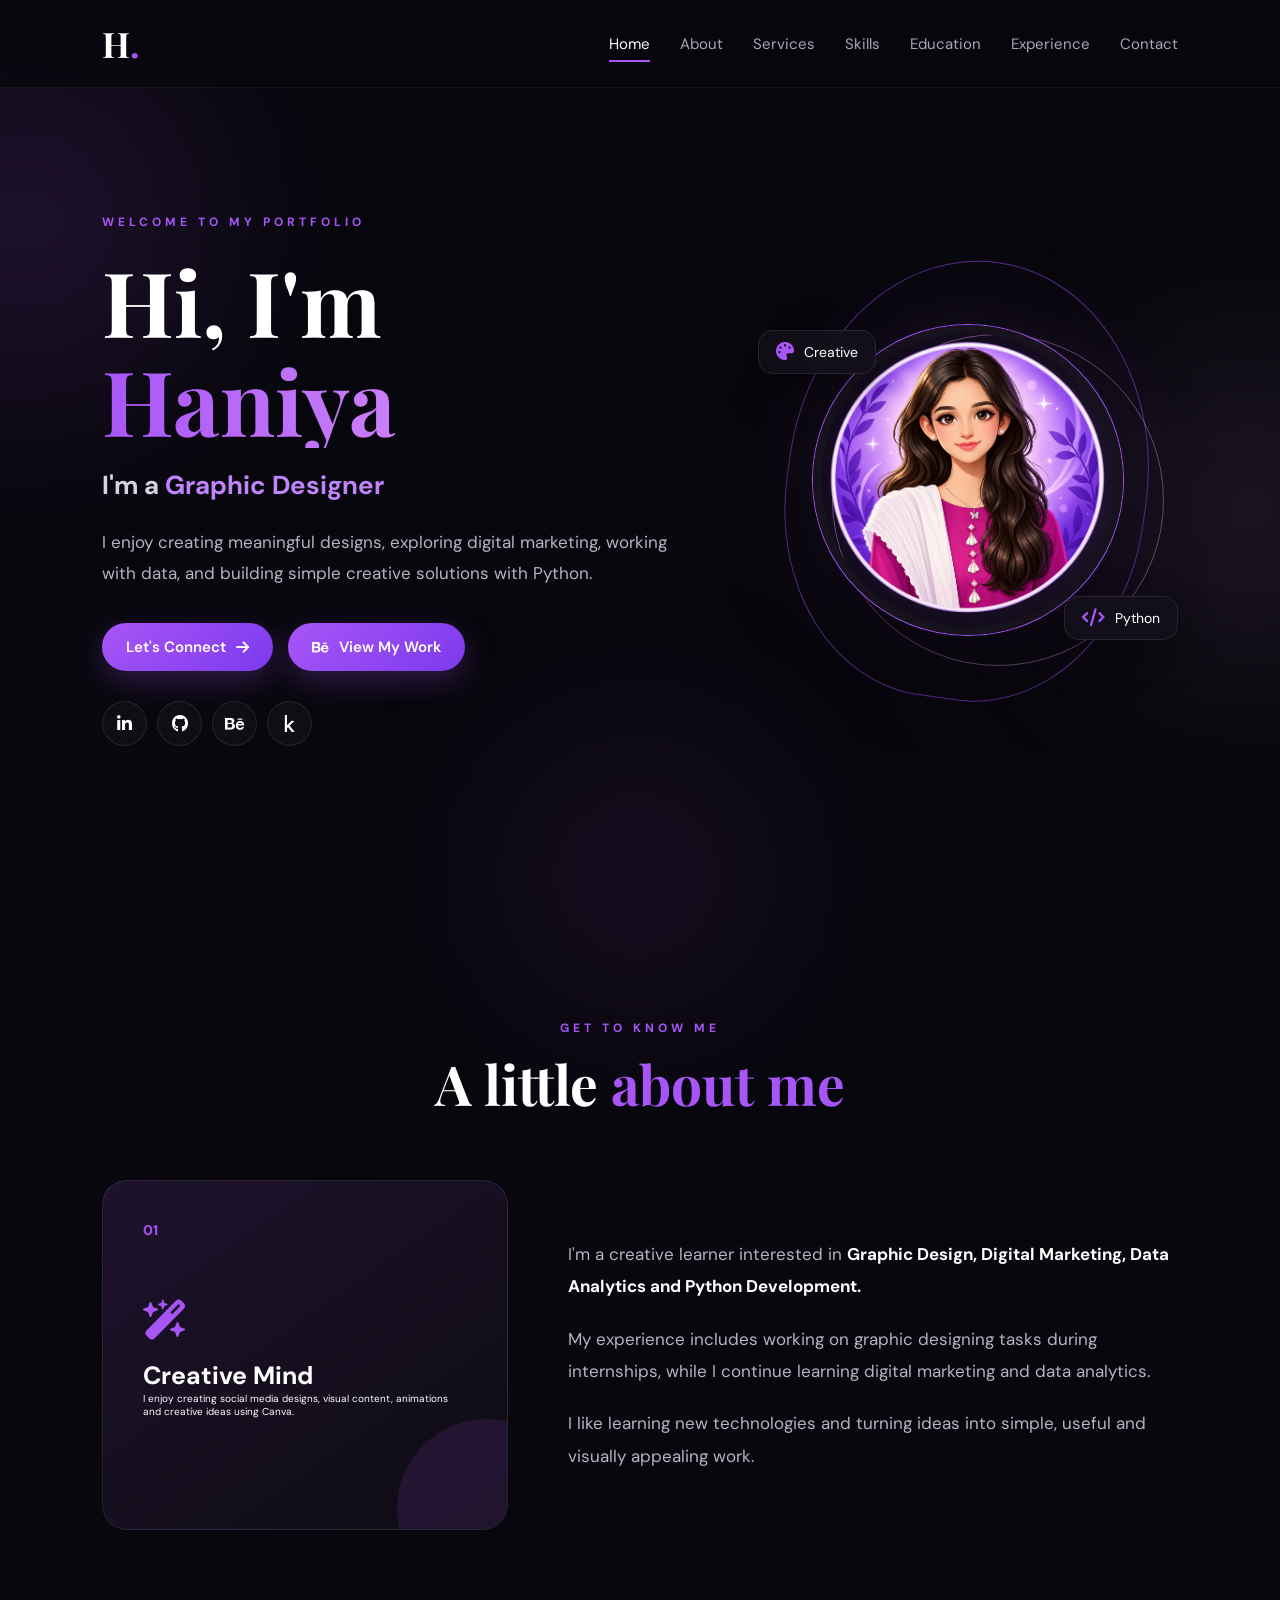
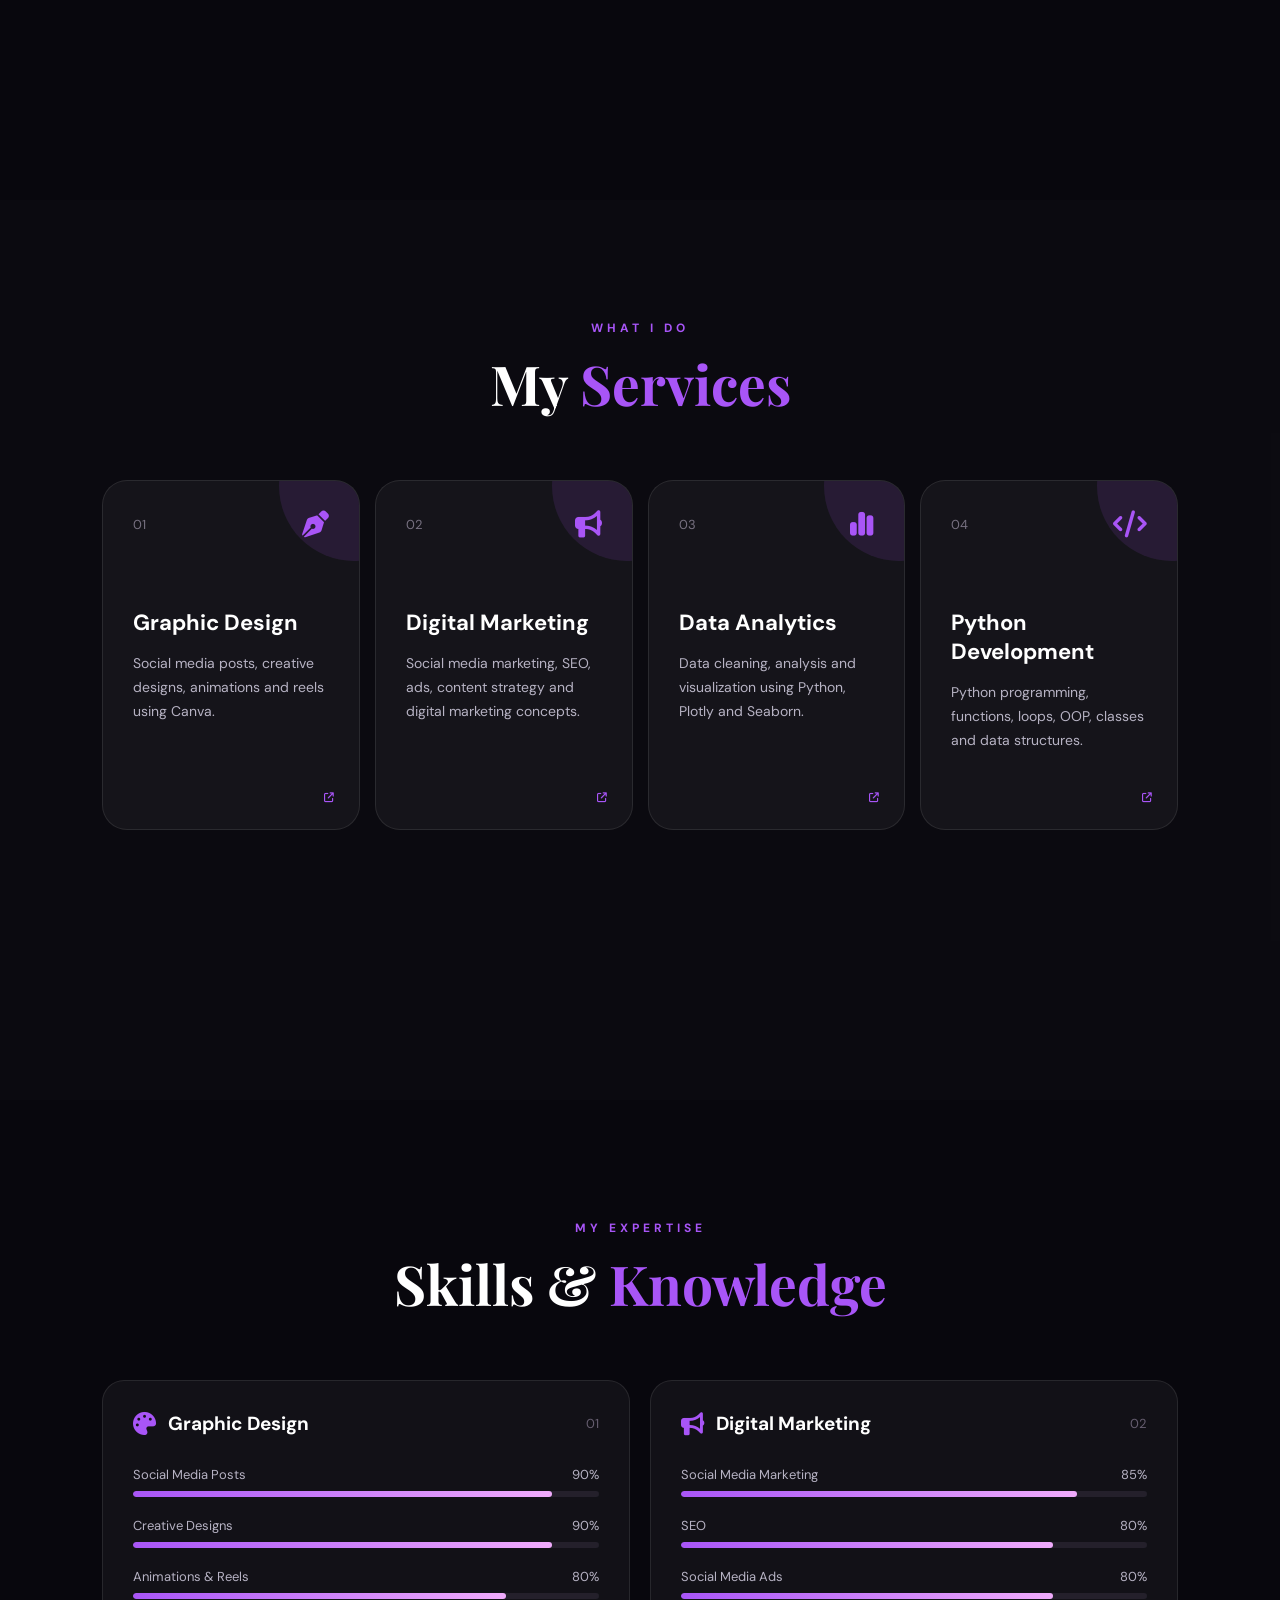
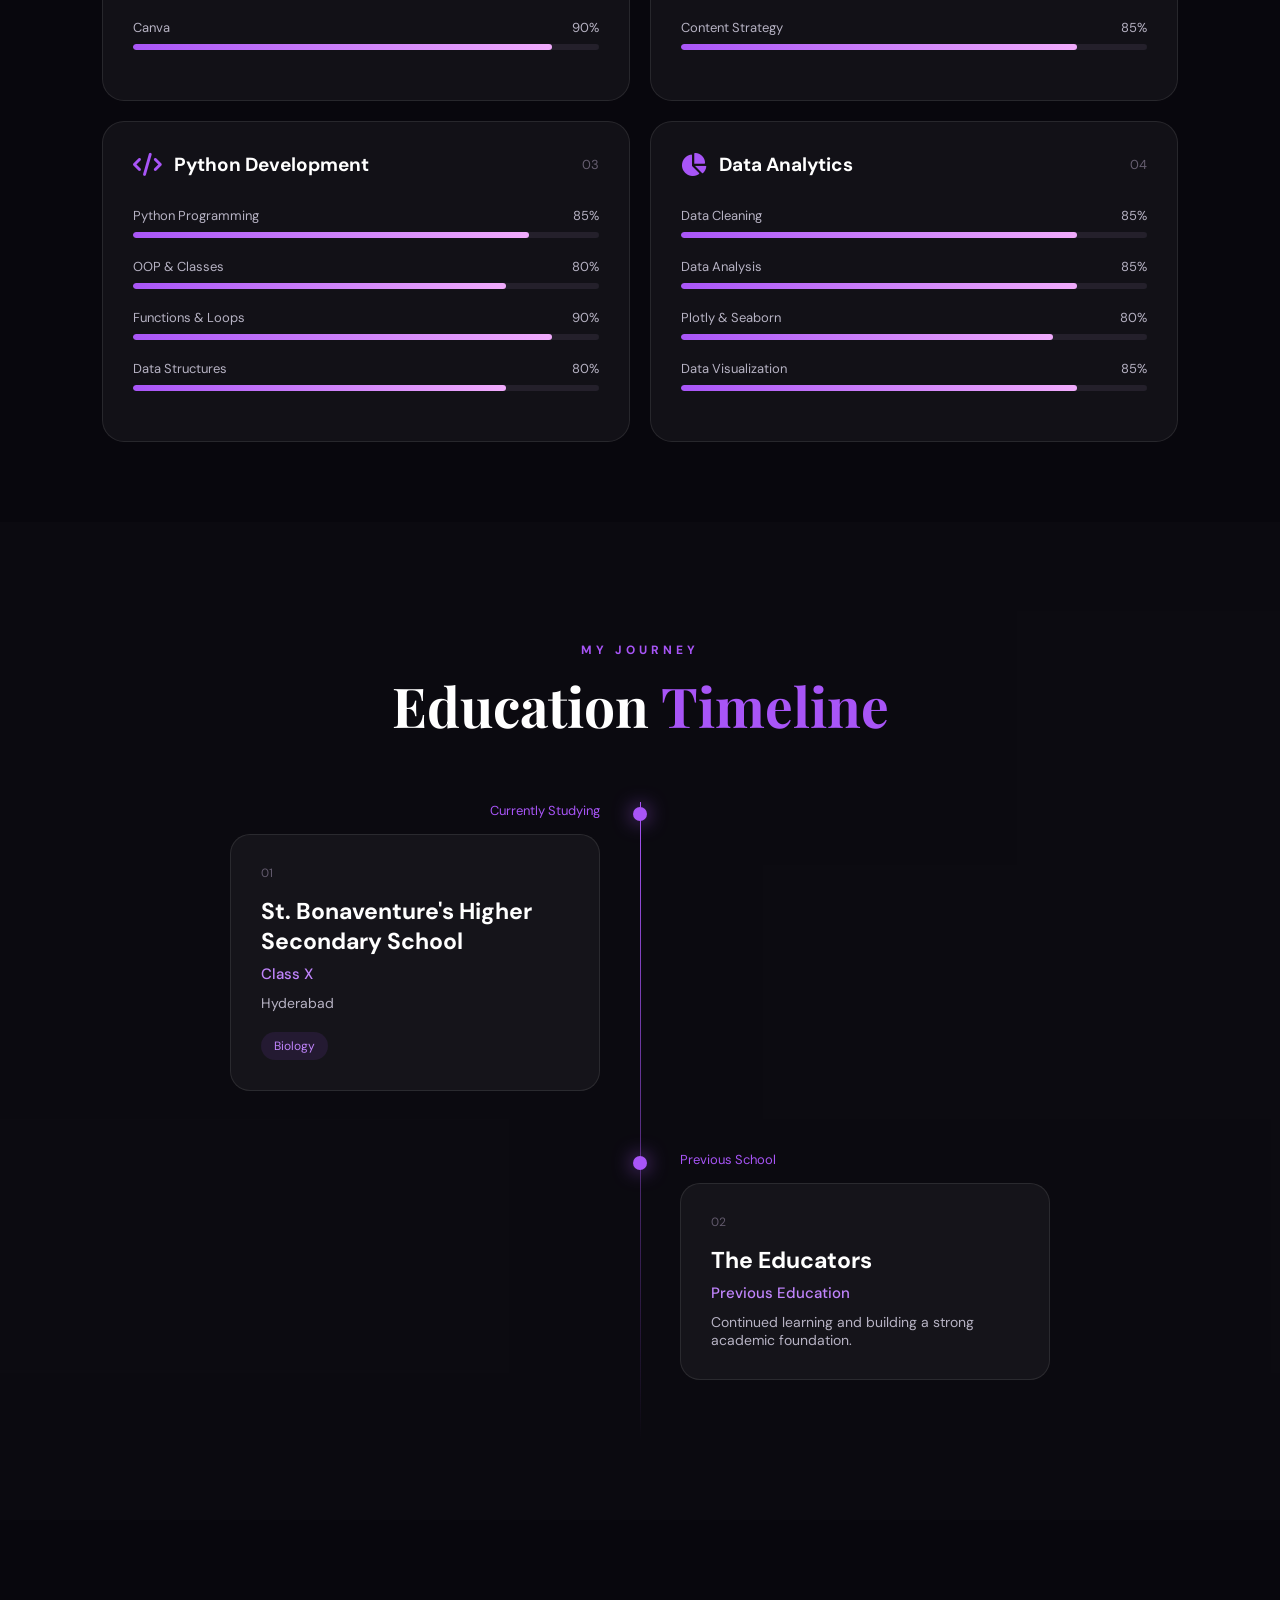
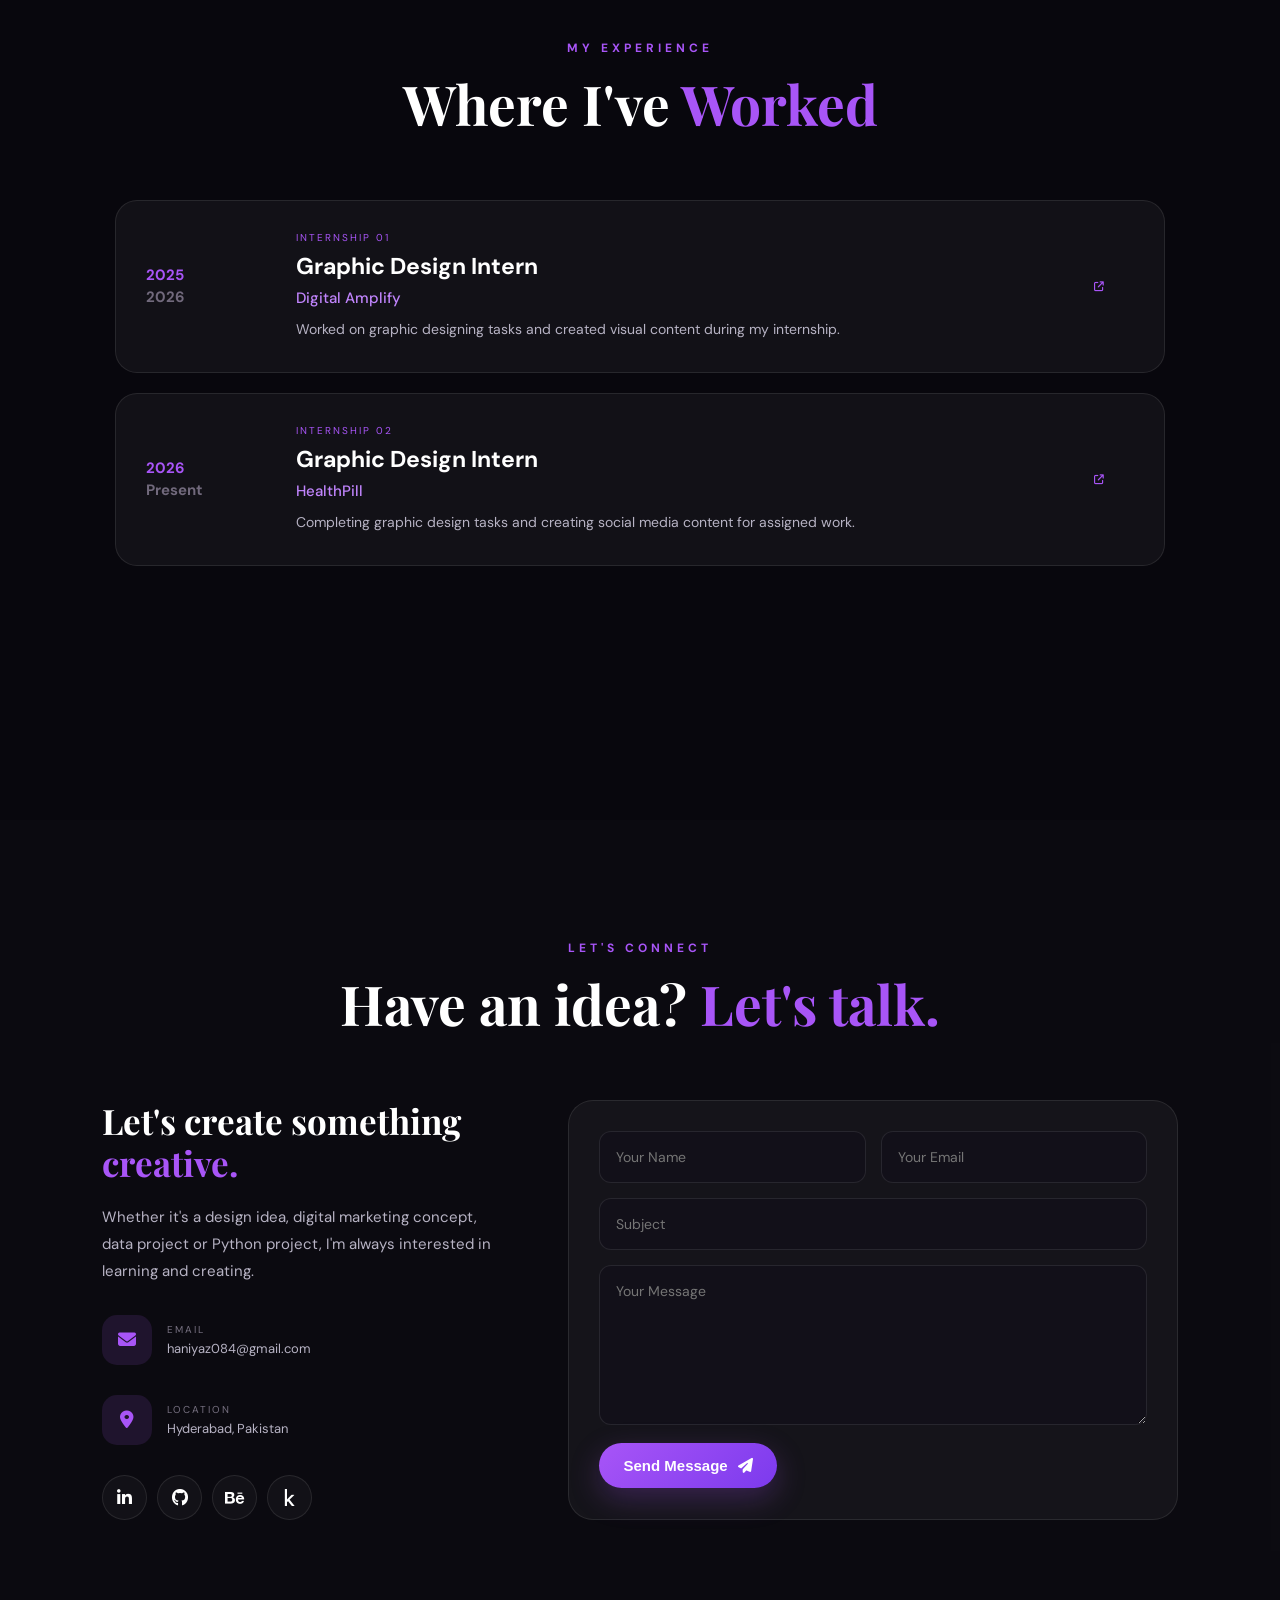
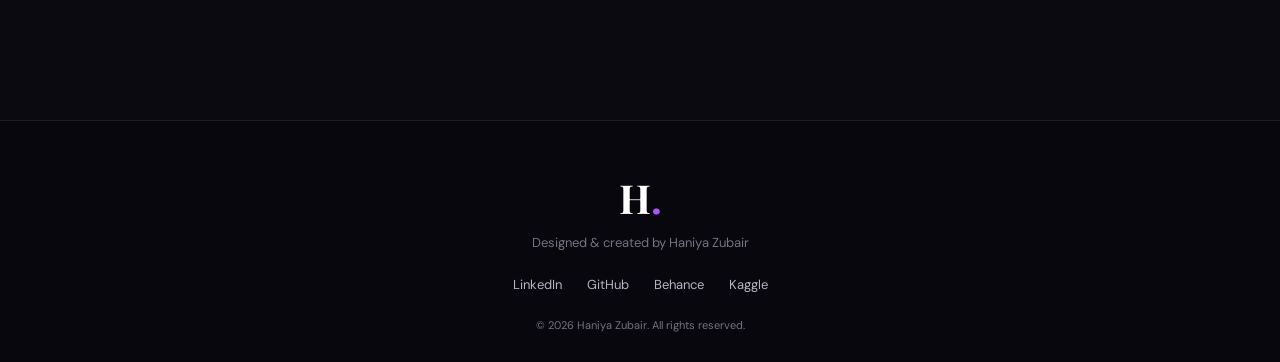
==== index.html @ 8b7d7340 "Add files via upload" ====
<!DOCTYPE html>
<html lang="en">
<head>
    <meta charset="UTF-8">
    <meta name="viewport" content="width=device-width, initial-scale=1.0">

    <title>Haniya Zubair | Creative Portfolio</title>

    <!-- Font Awesome -->
    <link rel="stylesheet"
          href="https://cdnjs.cloudflare.com/ajax/libs/font-awesome/6.5.2/css/all.min.css">

    <!-- Google Font -->
    <link rel="preconnect" href="https://fonts.googleapis.com">
    <link rel="preconnect" href="https://fonts.gstatic.com" crossorigin>

    <link href="https://fonts.googleapis.com/css2?family=DM+Sans:wght@400;500;600;700&family=Playfair+Display:wght@600;700&display=swap"
          rel="stylesheet">

    <!-- CSS -->
    <link rel="stylesheet" href="style.css">
</head>

<body>

<!-- Background shapes -->
<div class="background-shape shape-one"></div>
<div class="background-shape shape-two"></div>
<div class="background-shape shape-three"></div>


<!-- ================= HEADER ================= -->

<header>

    <a href="#home" class="logo">
        H<span>.</span>
    </a>

    <nav id="navbar">

        <a href="#home" class="active">Home</a>
        <a href="#about">About</a>
        <a href="#services">Services</a>
        <a href="#skills">Skills</a>
        <a href="#education">Education</a>
        <a href="#experience">Experience</a>
        <a href="#contact">Contact</a>

    </nav>

    <div class="menu-icon" id="menuIcon">
        <i class="fa-solid fa-bars"></i>
    </div>

</header>


<!-- ================= HOME ================= -->

<section class="home" id="home">

    <div class="home-content reveal">

        <p class="small-title">WELCOME TO MY PORTFOLIO</p>

        <h1>
            Hi, I'm
            <span>Haniya</span>
        </h1>

        <h2>
            I'm a
            <span id="typing"></span>
        </h2>

        <p class="home-description">
            I enjoy creating meaningful designs, exploring digital marketing,
            working with data, and building simple creative solutions with Python.
        </p>

        <div class="home-buttons">

            <a href="#contact" class="primary-btn">
                Let's Connect
                <i class="fa-solid fa-arrow-right"></i>
            </a>

            <a href="https://www.behance.net/haniyazubair14" class="primary-btn" target="_blank">
    <i class="fa-brands fa-behance"></i>
    View My Work
</a>

        </div>


        <div class="social-icons">

            <a href="https://www.linkedin.com/in/haniya-z-43b4b039/"
               target="_blank">
                <i class="fa-brands fa-linkedin-in"></i>
            </a>

            <a href="https://github.com/haniyaz15"
               target="_blank">
                <i class="fa-brands fa-github"></i>
            </a>

            <a href="https://www.behance.net/haniyazubair14"
               target="_blank">
                <i class="fa-brands fa-behance"></i>
            </a>

            <a href="https://www.kaggle.com/haniyazubair"
               target="_blank">
                <i class="fa-brands fa-kaggle"></i>
            </a>

        </div>

    </div>


    <div class="home-image reveal">

        <div class="image-frame">

            <div class="image-glow"></div>

            <img src="haniya.png" alt="Haniya Zubair">

            <div class="floating-card card-one">
                <i class="fa-solid fa-palette"></i>
                <span>Creative</span>
            </div>

            <div class="floating-card card-two">
                <i class="fa-solid fa-code"></i>
                <span>Python</span>
            </div>

        </div>

    </div>

</section>


<!-- ================= ABOUT ================= -->

<section class="about section" id="about">

    <div class="section-heading reveal">

        <p>GET TO KNOW ME</p>

        <h2>
            A little <span>about me</span>
        </h2>

    </div>


    <div class="about-container">

        <div class="about-card reveal">

            <div class="about-number">01</div>

            <i class="fa-solid fa-wand-magic-sparkles"></i>

            <h3>Creative Mind</h3>

            <p>
                I enjoy creating social media designs, visual content,
                animations and creative ideas using Canva.
            </p>

        </div>


        <div class="about-text reveal">

            <p>
                I'm a creative learner interested in
                <strong>Graphic Design, Digital Marketing,
                Data Analytics and Python Development.</strong>
            </p>

            <p>
                My experience includes working on graphic designing tasks
                during internships, while I continue learning digital
                marketing and data analytics.
            </p>

            <p>
                I like learning new technologies and turning ideas into
                simple, useful and visually appealing work.
            </p>

        </div>

    </div>

</section>


<!-- ================= SERVICES ================= -->

<section class="services section" id="services">

    <div class="section-heading reveal">

        <p>WHAT I DO</p>

        <h2>
            My <span>Services</span>
        </h2>

    </div>


    <div class="services-grid">


        <div class="service-card reveal">

            <div class="service-top">
                <span>01</span>

                <i class="fa-solid fa-pen-nib"></i>
            </div>

            <h3>Graphic Design</h3>

            <p>
                Social media posts, creative designs,
                animations and reels using Canva.
            </p>

            <div class="service-arrow">
                <i class="fa-solid fa-arrow-up-right-from-square"></i>
            </div>

        </div>


        <div class="service-card reveal">

            <div class="service-top">
                <span>02</span>

                <i class="fa-solid fa-bullhorn"></i>
            </div>

            <h3>Digital Marketing</h3>

            <p>
                Social media marketing, SEO, ads,
                content strategy and digital marketing concepts.
            </p>

            <div class="service-arrow">
                <i class="fa-solid fa-arrow-up-right-from-square"></i>
            </div>

        </div>


        <div class="service-card reveal">

            <div class="service-top">
                <span>03</span>

                <i class="fa-solid fa-chart-simple"></i>
            </div>

            <h3>Data Analytics</h3>

            <p>
                Data cleaning, analysis and visualization
                using Python, Plotly and Seaborn.
            </p>

            <div class="service-arrow">
                <i class="fa-solid fa-arrow-up-right-from-square"></i>
            </div>

        </div>


        <div class="service-card reveal">

            <div class="service-top">
                <span>04</span>

                <i class="fa-solid fa-code"></i>
            </div>

            <h3>Python Development</h3>

            <p>
                Python programming, functions, loops,
                OOP, classes and data structures.
            </p>

            <div class="service-arrow">
                <i class="fa-solid fa-arrow-up-right-from-square"></i>
            </div>

        </div>

    </div>

</section>


<!-- ================= SKILLS ================= -->

<section class="skills section" id="skills">

    <div class="section-heading reveal">

        <p>MY EXPERTISE</p>

        <h2>
            Skills & <span>Knowledge</span>
        </h2>

    </div>


    <div class="skills-container">


        <!-- Graphic Design -->

        <div class="skill-box reveal">

            <div class="skill-title">

                <div>
                    <i class="fa-solid fa-palette"></i>

                    <h3>Graphic Design</h3>
                </div>

                <span>01</span>

            </div>


            <div class="skill">
                <div class="skill-info">
                    <span>Social Media Posts</span>
                    <span>90%</span>
                </div>

                <div class="skill-line">
                    <div class="skill-progress" style="width:90%"></div>
                </div>
            </div>


            <div class="skill">
                <div class="skill-info">
                    <span>Creative Designs</span>
                    <span>90%</span>
                </div>

                <div class="skill-line">
                    <div class="skill-progress" style="width:90%"></div>
                </div>
            </div>


            <div class="skill">
                <div class="skill-info">
                    <span>Animations & Reels</span>
                    <span>80%</span>
                </div>

                <div class="skill-line">
                    <div class="skill-progress" style="width:80%"></div>
                </div>
            </div>


            <div class="skill">
                <div class="skill-info">
                    <span>Canva</span>
                    <span>90%</span>
                </div>

                <div class="skill-line">
                    <div class="skill-progress" style="width:90%"></div>
                </div>
            </div>

        </div>


        <!-- Digital Marketing -->

        <div class="skill-box reveal">

            <div class="skill-title">

                <div>
                    <i class="fa-solid fa-bullhorn"></i>

                    <h3>Digital Marketing</h3>
                </div>

                <span>02</span>

            </div>


            <div class="skill">
                <div class="skill-info">
                    <span>Social Media Marketing</span>
                    <span>85%</span>
                </div>

                <div class="skill-line">
                    <div class="skill-progress" style="width:85%"></div>
                </div>
            </div>


            <div class="skill">
                <div class="skill-info">
                    <span>SEO</span>
                    <span>80%</span>
                </div>

                <div class="skill-line">
                    <div class="skill-progress" style="width:80%"></div>
                </div>
            </div>


            <div class="skill">
                <div class="skill-info">
                    <span>Social Media Ads</span>
                    <span>80%</span>
                </div>

                <div class="skill-line">
                    <div class="skill-progress" style="width:80%"></div>
                </div>
            </div>


            <div class="skill">
                <div class="skill-info">
                    <span>Content Strategy</span>
                    <span>85%</span>
                </div>

                <div class="skill-line">
                    <div class="skill-progress" style="width:85%"></div>
                </div>
            </div>

        </div>


        <!-- Python -->

        <div class="skill-box reveal">

            <div class="skill-title">

                <div>
                    <i class="fa-solid fa-code"></i>

                    <h3>Python Development</h3>
                </div>

                <span>03</span>

            </div>


            <div class="skill">
                <div class="skill-info">
                    <span>Python Programming</span>
                    <span>85%</span>
                </div>

                <div class="skill-line">
                    <div class="skill-progress" style="width:85%"></div>
                </div>
            </div>


            <div class="skill">
                <div class="skill-info">
                    <span>OOP & Classes</span>
                    <span>80%</span>
                </div>

                <div class="skill-line">
                    <div class="skill-progress" style="width:80%"></div>
                </div>
            </div>


            <div class="skill">
                <div class="skill-info">
                    <span>Functions & Loops</span>
                    <span>90%</span>
                </div>

                <div class="skill-line">
                    <div class="skill-progress" style="width:90%"></div>
                </div>
            </div>


            <div class="skill">
                <div class="skill-info">
                    <span>Data Structures</span>
                    <span>80%</span>
                </div>

                <div class="skill-line">
                    <div class="skill-progress" style="width:80%"></div>
                </div>
            </div>

        </div>


        <!-- Data Analytics -->

        <div class="skill-box reveal">

            <div class="skill-title">

                <div>
                    <i class="fa-solid fa-chart-pie"></i>

                    <h3>Data Analytics</h3>
                </div>

                <span>04</span>

            </div>


            <div class="skill">
                <div class="skill-info">
                    <span>Data Cleaning</span>
                    <span>85%</span>
                </div>

                <div class="skill-line">
                    <div class="skill-progress" style="width:85%"></div>
                </div>
            </div>


            <div class="skill">
                <div class="skill-info">
                    <span>Data Analysis</span>
                    <span>85%</span>
                </div>

                <div class="skill-line">
                    <div class="skill-progress" style="width:85%"></div>
                </div>
            </div>


            <div class="skill">
                <div class="skill-info">
                    <span>Plotly & Seaborn</span>
                    <span>80%</span>
                </div>

                <div class="skill-line">
                    <div class="skill-progress" style="width:80%"></div>
                </div>
            </div>


            <div class="skill">
                <div class="skill-info">
                    <span>Data Visualization</span>
                    <span>85%</span>
                </div>

                <div class="skill-line">
                    <div class="skill-progress" style="width:85%"></div>
                </div>
            </div>

        </div>

    </div>

</section>


<!-- ================= EDUCATION ================= -->

<section class="education section" id="education">

    <div class="section-heading reveal">

        <p>MY JOURNEY</p>

        <h2>
            Education <span>Timeline</span>
        </h2>

    </div>


    <div class="timeline">


        <div class="timeline-item reveal">

            <div class="timeline-dot"></div>

            <div class="timeline-date">
                Currently Studying
            </div>

            <div class="timeline-card">

                <span>01</span>

                <h3>St. Bonaventure's Higher Secondary School</h3>

                <h4>Class X</h4>

                <p>
                    Hyderabad
                </p>

                <div class="tag">
                    Biology
                </div>

            </div>

        </div>


        <div class="timeline-item reveal">

            <div class="timeline-dot"></div>

            <div class="timeline-date">
                Previous School
            </div>

            <div class="timeline-card">

                <span>02</span>

                <h3>The Educators</h3>

                <h4>Previous Education</h4>

                <p>
                    Continued learning and building a strong academic foundation.
                </p>

            </div>

        </div>

    </div>

</section>


<!-- ================= EXPERIENCE ================= -->

<section class="experience section" id="experience">

    <div class="section-heading reveal">

        <p>MY EXPERIENCE</p>

        <h2>
            Where I've <span>Worked</span>
        </h2>

    </div>


    <div class="experience-container">


        <div class="experience-card reveal">

            <div class="experience-year">
                2025<br>
                <span>2026</span>
            </div>

            <div class="experience-content">

                <span class="experience-label">
                    Internship 01
                </span>

                <h3>Graphic Design Intern</h3>

                <h4>Digital Amplify</h4>

                <p>
                    Worked on graphic designing tasks and created
                    visual content during my internship.
                </p>

            </div>

            <i class="fa-solid fa-arrow-up-right-from-square experience-icon"></i>

        </div>


        <div class="experience-card reveal">

            <div class="experience-year">
                2026<br>
                <span>Present</span>
            </div>

            <div class="experience-content">

                <span class="experience-label">
                    Internship 02
                </span>

                <h3>Graphic Design Intern</h3>

                <h4>HealthPill</h4>

                <p>
                    Completing graphic design tasks and creating
                    social media content for assigned work.
                </p>

            </div>

            <i class="fa-solid fa-arrow-up-right-from-square experience-icon"></i>

        </div>

    </div>

</section>


<!-- ================= CONTACT ================= -->

<section class="contact section" id="contact">

    <div class="section-heading reveal">

        <p>LET'S CONNECT</p>

        <h2>
            Have an idea? <span>Let's talk.</span>
        </h2>

    </div>


    <div class="contact-container">


        <div class="contact-info reveal">

            <div class="contact-intro">

                <h3>
                    Let's create something
                    <span>creative.</span>
                </h3>

                <p>
                    Whether it's a design idea, digital marketing concept,
                    data project or Python project, I'm always interested
                    in learning and creating.
                </p>

            </div>


            <div class="contact-detail">

                <div class="contact-icon">
                    <i class="fa-solid fa-envelope"></i>
                </div>

                <div>
                    <span>EMAIL</span>
                    <p>haniyaz084@gmail.com</p>
                </div>

            </div>


            <div class="contact-detail">

                <div class="contact-icon">
                    <i class="fa-solid fa-location-dot"></i>
                </div>

                <div>
                    <span>LOCATION</span>
                    <p>Hyderabad, Pakistan</p>
                </div>

            </div>


            <div class="contact-social">

                <a href="https://www.linkedin.com/in/haniya-z-43b4b039/"
                   target="_blank">
                    <i class="fa-brands fa-linkedin-in"></i>
                </a>

                <a href="https://github.com/haniyaz15"
                   target="_blank">
                    <i class="fa-brands fa-github"></i>
                </a>

                <a href="https://www.behance.net/haniyazubair14"
                   target="_blank">
                    <i class="fa-brands fa-behance"></i>
                </a>

                <a href="https://www.kaggle.com/haniyazubair"
                   target="_blank">
                    <i class="fa-brands fa-kaggle"></i>
                </a>

            </div>

        </div>


        <div class="contact-form reveal">

            <form>

                <div class="input-row">

                    <div class="input-box">
                        <input type="text"
                               placeholder="Your Name"
                               required>
                    </div>

                    <div class="input-box">
                        <input type="email"
                               placeholder="Your Email"
                               required>
                    </div>

                </div>


                <div class="input-box">

                    <input type="text"
                           placeholder="Subject"
                           required>

                </div>


                <div class="input-box">

                    <textarea
                        placeholder="Your Message"
                        rows="7"
                        required></textarea>

                </div>


                <button type="submit" class="primary-btn">

                    Send Message

                    <i class="fa-solid fa-paper-plane"></i>

                </button>

            </form>

        </div>

    </div>

</section>


<!-- ================= FOOTER ================= -->

<footer>

    <div class="footer-logo">
        H<span>.</span>
    </div>

    <p>
        Designed & created by Haniya Zubair
    </p>


    <div class="footer-links">

        <a href="https://www.linkedin.com/in/haniya-z-43b4b039/"
           target="_blank">
            LinkedIn
        </a>

        <a href="https://github.com/haniyaz15"
           target="_blank">
            GitHub
        </a>

        <a href="https://www.behance.net/haniyazubair14"
           target="_blank">
            Behance
        </a>

        <a href="https://www.kaggle.com/haniyazubair"
           target="_blank">
            Kaggle
        </a>

    </div>


    <p class="copyright">
        © 2026 Haniya Zubair. All rights reserved.
    </p>

</footer>


<!-- JavaScript -->
<script src="script.js"></script>

</body>
</html>
---- style.css ----
/* =========================
   RESET
========================= */

* {
    margin: 0;
    padding: 0;
    box-sizing: border-box;
    text-decoration: none;
    border: none;
    outline: none;
}

html {
    scroll-behavior: smooth;
    font-size: 62.5%;
}

body {
    font-family: "DM Sans", sans-serif;
    background: #08070d;
    color: #ffffff;
    overflow-x: hidden;
}


/* =========================
   COLORS
========================= */

:root {
    --purple: #a855f7;
    --light-purple: #c084fc;
    --pink: #f0abfc;
    --white: #ffffff;
    --text: #b7b3c4;
    --dark: #08070d;
    --card: rgba(255,255,255,0.045);
    --border: rgba(255,255,255,0.09);
}


/* =========================
   BACKGROUND
========================= */

.background-shape {
    position: fixed;
    border-radius: 50%;
    filter: blur(100px);
    pointer-events: none;
    z-index: -1;
}

.shape-one {
    width: 350px;
    height: 350px;
    background: rgba(168,85,247,0.15);
    top: 5%;
    left: -150px;
}

.shape-two {
    width: 300px;
    height: 300px;
    background: rgba(240,171,252,0.10);
    right: -120px;
    top: 40%;
}

.shape-three {
    width: 250px;
    height: 250px;
    background: rgba(168,85,247,0.12);
    left: 40%;
    bottom: -100px;
}


/* =========================
   HEADER
========================= */

header {
    width: 100%;
    padding: 2rem 8%;
    position: fixed;
    top: 0;
    left: 0;
    z-index: 1000;

    display: flex;
    align-items: center;
    justify-content: space-between;

    background: rgba(8,7,13,0.75);
    backdrop-filter: blur(18px);

    border-bottom: 1px solid rgba(255,255,255,0.06);
}

.logo {
    font-size: 3.5rem;
    font-weight: 700;
    color: white;
    font-family: "Playfair Display", serif;
}

.logo span,
.footer-logo span {
    color: var(--purple);
}

nav {
    display: flex;
    align-items: center;
    gap: 3rem;
}

nav a {
    font-size: 1.5rem;
    color: #aaa5b7;
    transition: 0.3s;
    position: relative;
}

nav a::after {
    content: "";
    position: absolute;
    width: 0;
    height: 2px;
    background: var(--purple);
    left: 0;
    bottom: -8px;
    transition: 0.3s;
}

nav a:hover,
nav a.active {
    color: white;
}

nav a:hover::after,
nav a.active::after {
    width: 100%;
}

.menu-icon {
    display: none;
    font-size: 2.7rem;
    color: var(--purple);
    cursor: pointer;
}


/* =========================
   COMMON
========================= */

section {
    min-height: 100vh;
    padding: 12rem 8% 8rem;
}

.section-heading {
    text-align: center;
    margin-bottom: 6rem;
}

.section-heading p {
    color: var(--purple);
    letter-spacing: 4px;
    font-size: 1.2rem;
    font-weight: 700;
    margin-bottom: 1rem;
}

.section-heading h2 {
    font-size: clamp(3.5rem, 5vw, 5.5rem);
    font-family: "Playfair Display", serif;
}

.section-heading h2 span {
    color: var(--purple);
}


/* =========================
   HOME
========================= */

.home {
    min-height: 100vh;
    height: auto;

    display: flex;
    align-items: center;
    justify-content: space-between;

    gap: 6rem;
    padding-top: 14rem;
}

.home-content {
    max-width: 700px;
}

.small-title {
    color: var(--purple);
    letter-spacing: 4px;
    font-size: 1.2rem;
    font-weight: 700;
    margin-bottom: 2rem;
}

.home-content h1 {
    font-family: "Playfair Display", serif;
    font-size: clamp(5rem, 8vw, 9rem);
    line-height: 1.15;
    margin-bottom: 2rem;
}

.home-content h1 span {
    display: block;
    line-height: 1.05;
    background: linear-gradient(
        90deg,
        var(--purple),
        var(--pink)
    );
    background-clip: text;
    -webkit-background-clip: text;
    -webkit-text-fill-color: transparent;
}

.home-content h2 {
    font-size: 2.6rem;
    color: #d7d2df;
    margin-bottom: 2.5rem;
}

.home-content h2 span {
    color: var(--light-purple);
}

.home-description {
    max-width: 600px;
    color: var(--text);
    font-size: 1.7rem;
    line-height: 1.8;
}

.home-buttons {
    display: flex;
    gap: 1.5rem;
    margin-top: 3.5rem;
    flex-wrap: wrap;
}

.primary-btn,
.secondary-btn {
    padding: 1.4rem 2.4rem;
    border-radius: 50px;
    font-size: 1.5rem;
    font-weight: 600;
    display: inline-flex;
    align-items: center;
    gap: 1rem;
    transition: 0.3s;
}

.primary-btn {
    color: white;
    background: linear-gradient(
        135deg,
        var(--purple),
        #7c3aed
    );
    box-shadow: 0 10px 30px rgba(168,85,247,0.25);
}

.primary-btn:hover {
    transform: translateY(-4px);
    box-shadow: 0 15px 35px rgba(168,85,247,0.4);
}

.secondary-btn {
    color: white;
    border: 1px solid var(--border);
    background: rgba(255,255,255,0.04);
}

.secondary-btn:hover {
    border-color: var(--purple);
    transform: translateY(-4px);
}

.social-icons {
    display: flex;
    gap: 1rem;
    margin-top: 3rem;
}

.social-icons a,
.contact-social a {
    width: 45px;
    height: 45px;
    border: 1px solid var(--border);
    border-radius: 50%;
    display: flex;
    align-items: center;
    justify-content: center;
    color: white;
    font-size: 1.7rem;
    transition: 0.3s;
    background: rgba(255,255,255,0.03);
}

.social-icons a:hover,
.contact-social a:hover {
    color: white;
    background: var(--purple);
    border-color: var(--purple);
    transform: translateY(-5px);
}


/* =========================
   HOME IMAGE
========================= */

.home-image {
    display: flex;
    justify-content: center;
    align-items: center;
}

.image-frame {
    width: 420px;
    height: 500px;
    position: relative;

    display: flex;
    align-items: center;
    justify-content: center;
}

.image-frame::before {
    content: "";
    position: absolute;
    inset: 30px;

    border: 1px solid rgba(168,85,247,0.5);
    border-radius: 50% 50% 45% 45%;

    transform: rotate(8deg);
}

.image-frame::after {
    content: "";
    position: absolute;
    width: 330px;
    height: 330px;

    border-radius: 50%;
    border: 1px solid rgba(240,171,252,0.4);

    transform: translate(30px,20px);
}

.image-frame img {
    width: 310px;
    height: 310px;
    object-fit: cover;
    border-radius: 50%;

    border: 8px solid #17131e;

    position: relative;
    z-index: 2;

    box-shadow:
        0 0 0 1px var(--purple),
        0 30px 80px rgba(0,0,0,0.5);
}

.image-glow {
    position: absolute;
    width: 250px;
    height: 250px;

    border-radius: 50%;
    background: rgba(168,85,247,0.25);
    filter: blur(60px);
}

.floating-card {
    position: absolute;
    z-index: 5;

    padding: 1.2rem 1.7rem;

    border-radius: 15px;

    display: flex;
    align-items: center;
    gap: 1rem;

    background: rgba(20,17,28,0.85);
    backdrop-filter: blur(15px);

    border: 1px solid var(--border);

    font-size: 1.4rem;
    box-shadow: 0 15px 40px rgba(0,0,0,0.3);
}

.floating-card i {
    color: var(--purple);
    font-size: 1.8rem;
}

.card-one {
    left: 0;
    top: 100px;
}

.card-two {
    right: 0;
    bottom: 90px;
}


/* =========================
   ABOUT
========================= */

.about-container {
    max-width: 1100px;
    margin: auto;

    display: grid;
    grid-template-columns: 0.8fr 1.2fr;
    gap: 6rem;

    align-items: center;
}

.about-card {
    min-height: 350px;
    padding: 4rem;

    border: 1px solid var(--border);
    border-radius: 25px;

    background:
        linear-gradient(
            145deg,
            rgba(168,85,247,0.14),
            rgba(255,255,255,0.025)
        );

    position: relative;
    overflow: hidden;
}

.about-card::after {
    content: "";
    position: absolute;
    width: 180px;
    height: 180px;
    border-radius: 50%;
    background: rgba(168,85,247,0.12);
    right: -70px;
    bottom: -70px;
}

.about-number {
    color: var(--purple);
    font-size: 1.4rem;
    font-weight: 700;
}

.about-card i {
    font-size: 4rem;
    color: var(--purple);
    margin: 6rem 0 2rem;
}

.about-card h3 {
    font-size: 2.5rem;
}

.about-text {
    display: flex;
    flex-direction: column;
    gap: 2rem;
}

.about-text p {
    color: var(--text);
    font-size: 1.7rem;
    line-height: 1.9;
}

.about-text strong {
    color: white;
}


/* =========================
   SERVICES
========================= */

.services {
    background: rgba(255,255,255,0.015);
}

.services-grid {
    max-width: 1200px;
    margin: auto;

    display: grid;
    grid-template-columns: repeat(4,1fr);
    gap: 1.5rem;
}

.service-card {
    min-height: 350px;

    padding: 3rem;

    border: 1px solid var(--border);
    border-radius: 25px;

    background: var(--card);

    position: relative;
    overflow: hidden;

    transition: 0.4s;
}

.service-card::before {
    content: "";
    position: absolute;
    width: 150px;
    height: 150px;

    border-radius: 50%;
    background: rgba(168,85,247,0.12);

    right: -70px;
    top: -70px;

    transition: 0.4s;
}

.service-card:hover {
    transform: translateY(-10px);
    border-color: rgba(168,85,247,0.6);
}

.service-card:hover::before {
    transform: scale(1.4);
}

.service-top {
    display: flex;
    align-items: center;
    justify-content: space-between;

    margin-bottom: 7rem;
}

.service-top span {
    color: #777181;
    font-size: 1.3rem;
}

.service-top i {
    color: var(--purple);
    font-size: 2.7rem;
}

.service-card h3 {
    font-size: 2.2rem;
    margin-bottom: 1.5rem;
}

.service-card p {
    color: var(--text);
    font-size: 1.4rem;
    line-height: 1.7;
}

.service-arrow {
    position: absolute;
    bottom: 2.5rem;
    right: 2.5rem;

    color: var(--purple);
}


/* =========================
   SKILLS
========================= */

.skills-container {
    max-width: 1100px;
    margin: auto;

    display: grid;
    grid-template-columns: repeat(2,1fr);
    gap: 2rem;
}

.skill-box {
    padding: 3rem;

    border: 1px solid var(--border);
    border-radius: 22px;

    background: var(--card);

    transition: 0.3s;
}

.skill-box:hover {
    border-color: rgba(168,85,247,0.45);
}

.skill-title {
    display: flex;
    justify-content: space-between;
    align-items: center;

    margin-bottom: 3rem;
}

.skill-title > div {
    display: flex;
    align-items: center;
    gap: 1.2rem;
}

.skill-title i {
    color: var(--purple);
    font-size: 2.3rem;
}

.skill-title h3 {
    font-size: 1.9rem;
}

.skill-title > span {
    color: #665e70;
    font-size: 1.3rem;
}

.skill {
    margin-bottom: 2rem;
}

.skill-info {
    display: flex;
    justify-content: space-between;
    margin-bottom: 0.8rem;

    color: var(--text);
    font-size: 1.3rem;
}

.skill-line {
    height: 6px;
    background: #24202b;
    border-radius: 20px;
    overflow: hidden;
}

.skill-progress {
    height: 100%;

    background: linear-gradient(
        90deg,
        var(--purple),
        var(--pink)
    );

    border-radius: 20px;
}


/* =========================
   EDUCATION
========================= */

.education {
    background: rgba(255,255,255,0.015);
}

.timeline {
    max-width: 900px;
    margin: auto;
    position: relative;
}

.timeline::before {
    content: "";
    position: absolute;

    left: 50%;
    top: 0;
    bottom: 0;

    width: 1px;

    background: linear-gradient(
        var(--purple),
        rgba(168,85,247,0)
    );
}

.timeline-item {
    width: 50%;
    padding: 0 4rem 6rem;

    position: relative;
}

.timeline-item:nth-child(even) {
    margin-left: 50%;
}

.timeline-item:nth-child(even) .timeline-date {
    text-align: left;
}

.timeline-dot {
    position: absolute;

    width: 14px;
    height: 14px;

    background: var(--purple);

    border-radius: 50%;

    right: -7px;
    top: 5px;

    box-shadow: 0 0 20px rgba(168,85,247,0.8);
}

.timeline-item:nth-child(even) .timeline-dot {
    left: -7px;
}

.timeline-date {
    color: var(--purple);
    font-size: 1.3rem;
    margin-bottom: 1.5rem;
    text-align: right;
}

.timeline-card {
    padding: 3rem;

    border: 1px solid var(--border);
    border-radius: 20px;

    background: var(--card);
}

.timeline-card > span {
    color: #625a6d;
    font-size: 1.2rem;
}

.timeline-card h3 {
    font-size: 2.3rem;
    margin: 1.5rem 0 0.8rem;
}

.timeline-card h4 {
    color: var(--light-purple);
    font-size: 1.5rem;
    font-weight: 500;
}

.timeline-card p {
    color: var(--text);
    font-size: 1.4rem;
    margin-top: 1rem;
}

.tag {
    display: inline-block;
    margin-top: 2rem;
    padding: 0.6rem 1.3rem;

    border-radius: 30px;

    color: var(--light-purple);
    background: rgba(168,85,247,0.1);

    font-size: 1.2rem;
}


/* =========================
   EXPERIENCE
========================= */

.experience-container {
    max-width: 1050px;
    margin: auto;

    display: flex;
    flex-direction: column;
    gap: 2rem;
}

.experience-card {
    display: grid;
    grid-template-columns: 120px 1fr 40px;
    align-items: center;
    gap: 3rem;

    padding: 3rem;

    border: 1px solid var(--border);
    border-radius: 22px;

    background: var(--card);

    transition: 0.4s;
}

.experience-card:hover {
    transform: translateX(8px);
    border-color: rgba(168,85,247,0.5);
}

.experience-year {
    font-size: 1.5rem;
    color: var(--purple);
    font-weight: 700;
    line-height: 1.5;
}

.experience-year span {
    color: #71697c;
}

.experience-label {
    color: var(--purple);
    text-transform: uppercase;
    letter-spacing: 2px;
    font-size: 1rem;
}

.experience-content h3 {
    font-size: 2.3rem;
    margin: 0.7rem 0;
}

.experience-content h4 {
    color: var(--light-purple);
    font-size: 1.5rem;
    font-weight: 500;
}

.experience-content p {
    color: var(--text);
    font-size: 1.4rem;
    line-height: 1.7;
    margin-top: 1rem;
}

.experience-icon {
    color: var(--purple);
}


/* =========================
   CONTACT
========================= */

.contact {
    background: rgba(255,255,255,0.015);
}

.contact-container {
    max-width: 1100px;
    margin: auto;

    display: grid;
    grid-template-columns: 0.8fr 1.2fr;

    gap: 6rem;
}

.contact-intro h3 {
    font-family: "Playfair Display", serif;
    font-size: 3.5rem;
    line-height: 1.2;
}

.contact-intro h3 span {
    color: var(--purple);
}

.contact-intro p {
    color: var(--text);
    font-size: 1.5rem;
    line-height: 1.8;
    margin-top: 2rem;
}

.contact-detail {
    display: flex;
    align-items: center;
    gap: 1.5rem;
    margin-top: 3rem;
}

.contact-icon {
    width: 50px;
    height: 50px;

    border-radius: 15px;

    display: flex;
    align-items: center;
    justify-content: center;

    background: rgba(168,85,247,0.12);
    color: var(--purple);
    font-size: 1.8rem;
}

.contact-detail span {
    color: #777181;
    font-size: 1rem;
    letter-spacing: 2px;
}

.contact-detail p {
    color: var(--text);
    font-size: 1.3rem;
    margin-top: 0.4rem;
}

.contact-social {
    display: flex;
    gap: 1rem;
    margin-top: 3rem;
}

.contact-form {
    padding: 3rem;

    border: 1px solid var(--border);
    border-radius: 25px;

    background: var(--card);
}

.input-row {
    display: grid;
    grid-template-columns: repeat(2,1fr);
    gap: 1.5rem;
}

.input-box {
    margin-bottom: 1.5rem;
}

.input-box input,
.input-box textarea {
    width: 100%;

    padding: 1.6rem;

    border-radius: 12px;

    background: #121019;
    border: 1px solid var(--border);

    color: white;

    font-family: inherit;
    font-size: 1.4rem;

    transition: 0.3s;
}

.input-box input:focus,
.input-box textarea:focus {
    border-color: var(--purple);
}

.input-box textarea {
    resize: vertical;
}


/* =========================
   FOOTER
========================= */

footer {
    padding: 5rem 8% 3rem;

    text-align: center;

    border-top: 1px solid var(--border);
}

.footer-logo {
    font-family: "Playfair Display", serif;
    font-size: 4rem;
    font-weight: 700;
}

footer > p {
    color: #777181;
    font-size: 1.3rem;
    margin-top: 1rem;
}

.footer-links {
    display: flex;
    justify-content: center;
    gap: 2.5rem;

    margin: 2.5rem 0;
}

.footer-links a {
    color: var(--text);
    font-size: 1.3rem;
    transition: 0.3s;
}

.footer-links a:hover {
    color: var(--purple);
}

.copyright {
    font-size: 1.1rem;
}


/* =========================
   SCROLL REVEAL
========================= */

.reveal {
    opacity: 0;
    transform: translateY(35px);
    transition: 0.8s ease;
}

.reveal.show {
    opacity: 1;
    transform: translateY(0);
}


/* =========================
   RESPONSIVE
========================= */

@media (max-width: 1100px) {

    header {
        padding: 2rem 5%;
    }

    section {
        padding-left: 5%;
        padding-right: 5%;
    }

    .services-grid {
        grid-template-columns: repeat(2,1fr);
    }

    .home {
        gap: 2rem;
    }

}


@media (max-width: 850px) {

    .menu-icon {
        display: block;
    }

    nav {
        position: absolute;

        top: 100%;
        right: 5%;

        width: 230px;

        padding: 2rem;

        display: none;
        flex-direction: column;
        align-items: flex-start;
        gap: 1.8rem;

        background: #111019;

        border: 1px solid var(--purple);
        border-radius: 18px;
    }

    nav.active {
        display: flex;
    }

    nav a {
        font-size: 1.6rem;
        width: 100%;
    }

    .home {
        flex-direction: column-reverse;
        text-align: center;
        justify-content: center;
        padding-top: 14rem;
    }

    .home-content {
        max-width: 700px;
    }

    .home-buttons,
    .social-icons {
        justify-content: center;
    }

    .home-image {
        margin-bottom: 2rem;
    }

    .image-frame {
        width: 350px;
        height: 400px;
    }

    .image-frame img {
        width: 260px;
        height: 260px;
    }

    .about-container,
    .contact-container {
        grid-template-columns: 1fr;
    }

    .timeline::before {
        left: 10px;
    }

    .timeline-item,
    .timeline-item:nth-child(even) {
        width: 100%;
        margin-left: 0;
        padding-left: 4rem;
        padding-right: 0;
    }

    .timeline-dot,
    .timeline-item:nth-child(even) .timeline-dot {
        left: 3px;
        right: auto;
    }

    .timeline-date,
    .timeline-item:nth-child(even) .timeline-date {
        text-align: left;
    }

}


@media (max-width: 600px) {

    html {
        font-size: 58%;
    }

    section {
        padding-top: 10rem;
    }

    .home-content h1 {
        font-size: 6rem;
    }

    .home-content h2 {
        font-size: 2.1rem;
    }

    .home-description {
        font-size: 1.5rem;
    }

    .image-frame {
        width: 300px;
        height: 330px;
    }

    .image-frame img {
        width: 220px;
        height: 220px;
    }

    .image-frame::before {
        inset: 20px;
    }

    .image-frame::after {
        width: 240px;
        height: 240px;
    }

    .floating-card {
        padding: 1rem 1.2rem;
        font-size: 1.2rem;
    }

    .card-one {
        left: -5px;
    }

    .card-two {
        right: -5px;
    }

    .services-grid,
    .skills-container {
        grid-template-columns: 1fr;
    }

    .input-row {
        grid-template-columns: 1fr;
        gap: 0;
    }

    .experience-card {
        grid-template-columns: 1fr;
        gap: 1.5rem;
    }

    .experience-icon {
        display: none;
    }

    .footer-links {
        flex-wrap: wrap;
        gap: 1.5rem;
    }

}
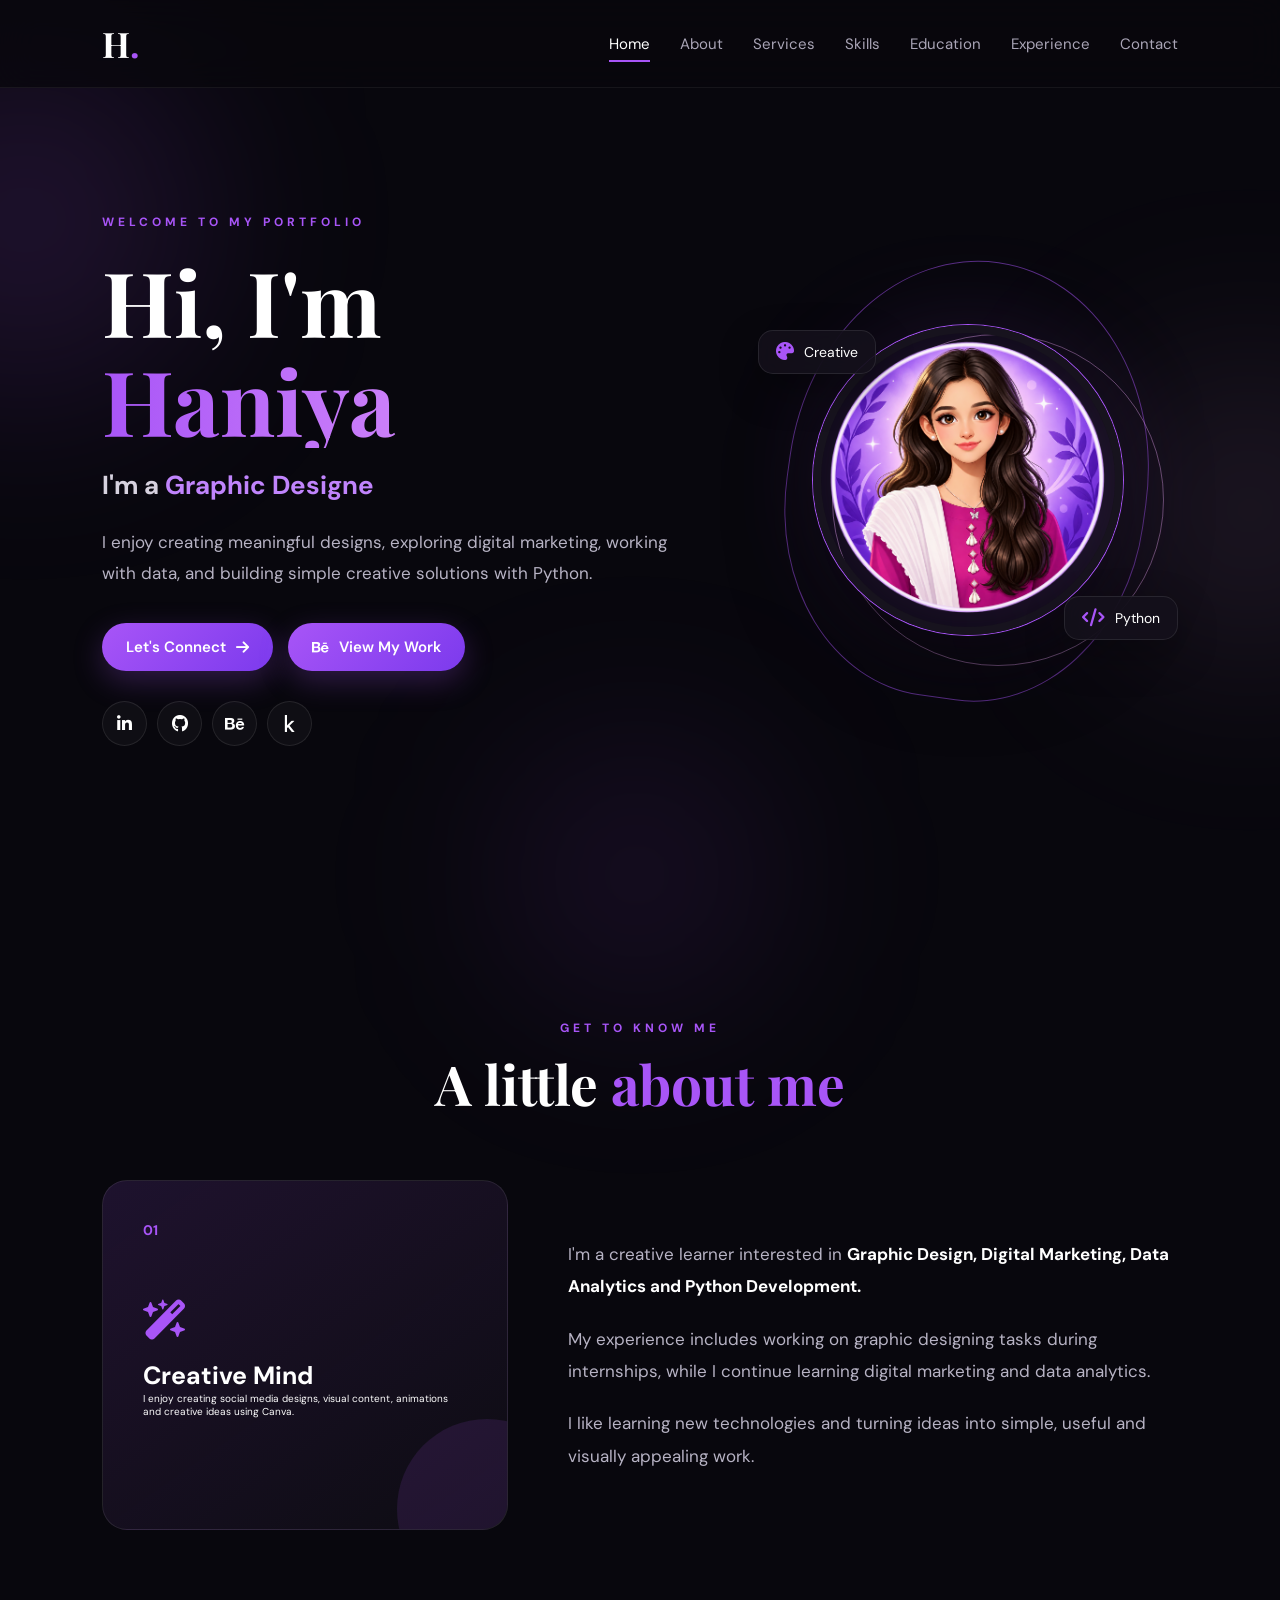
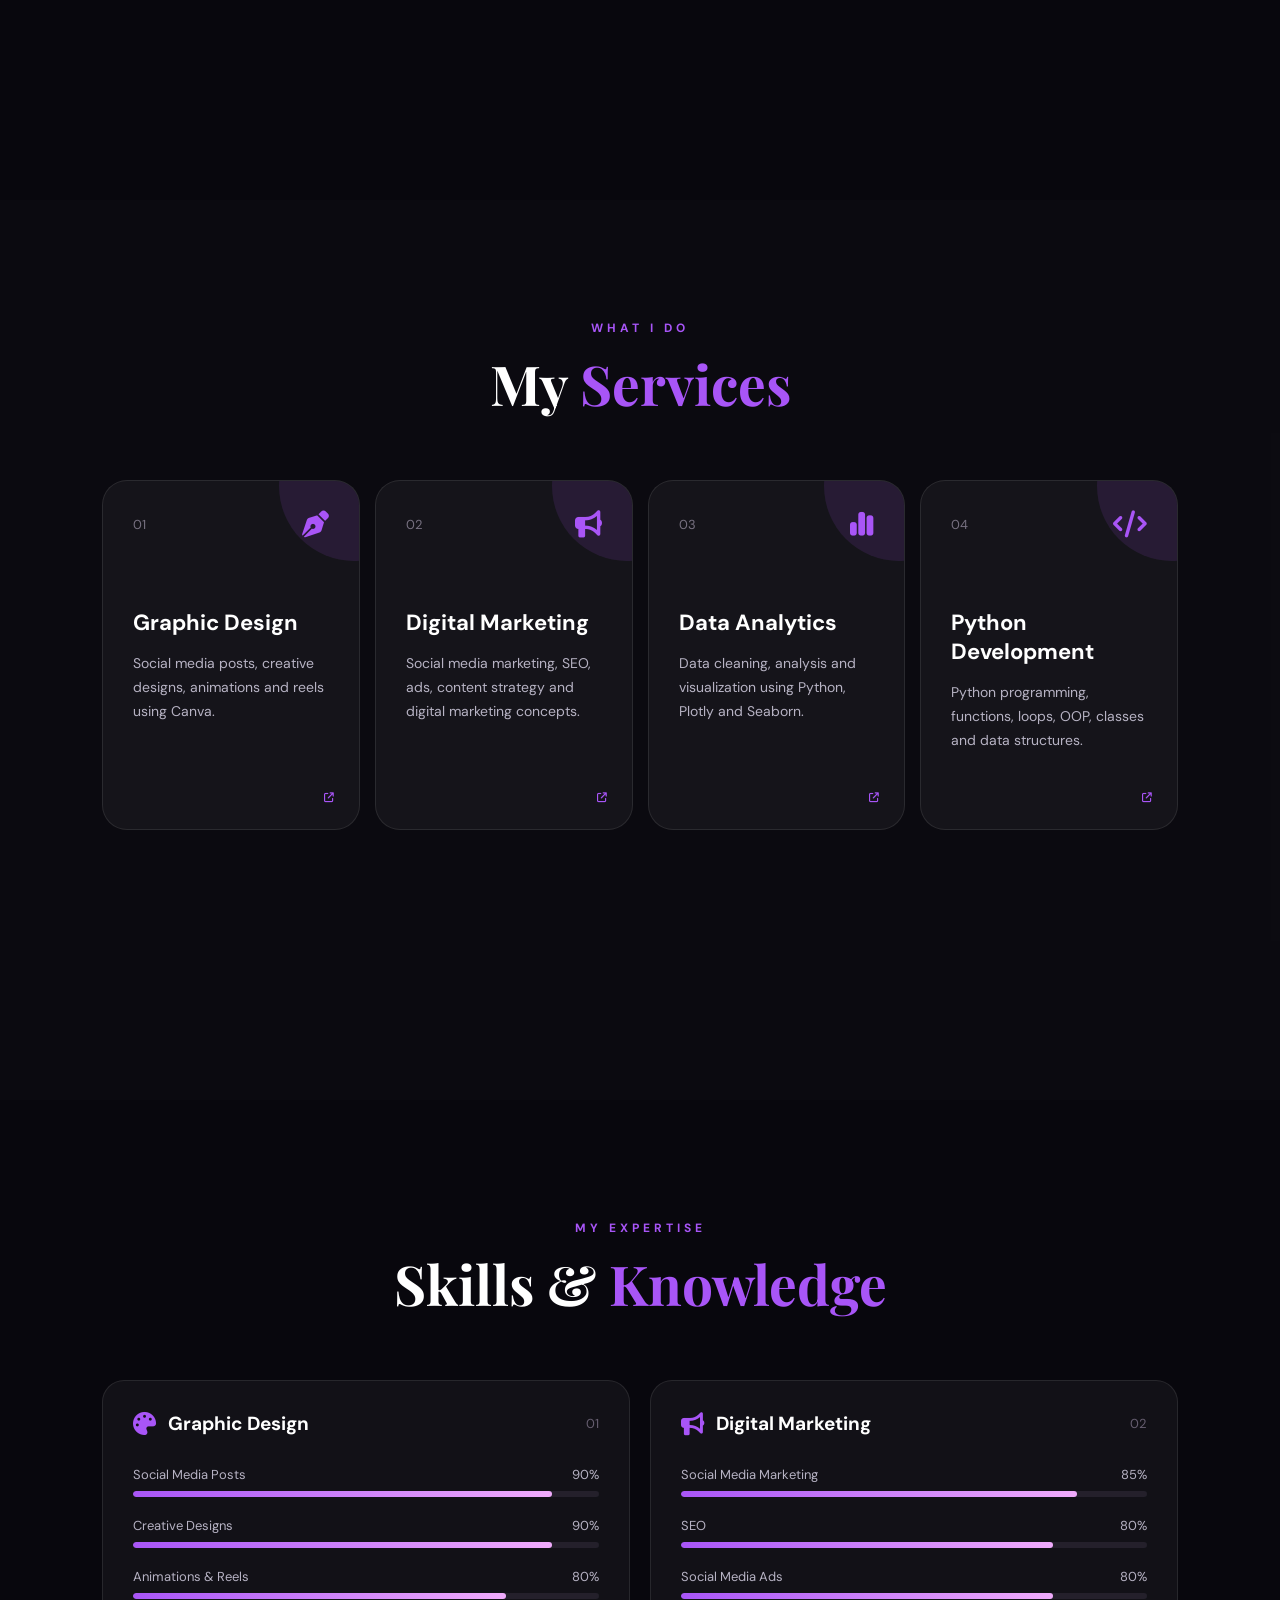
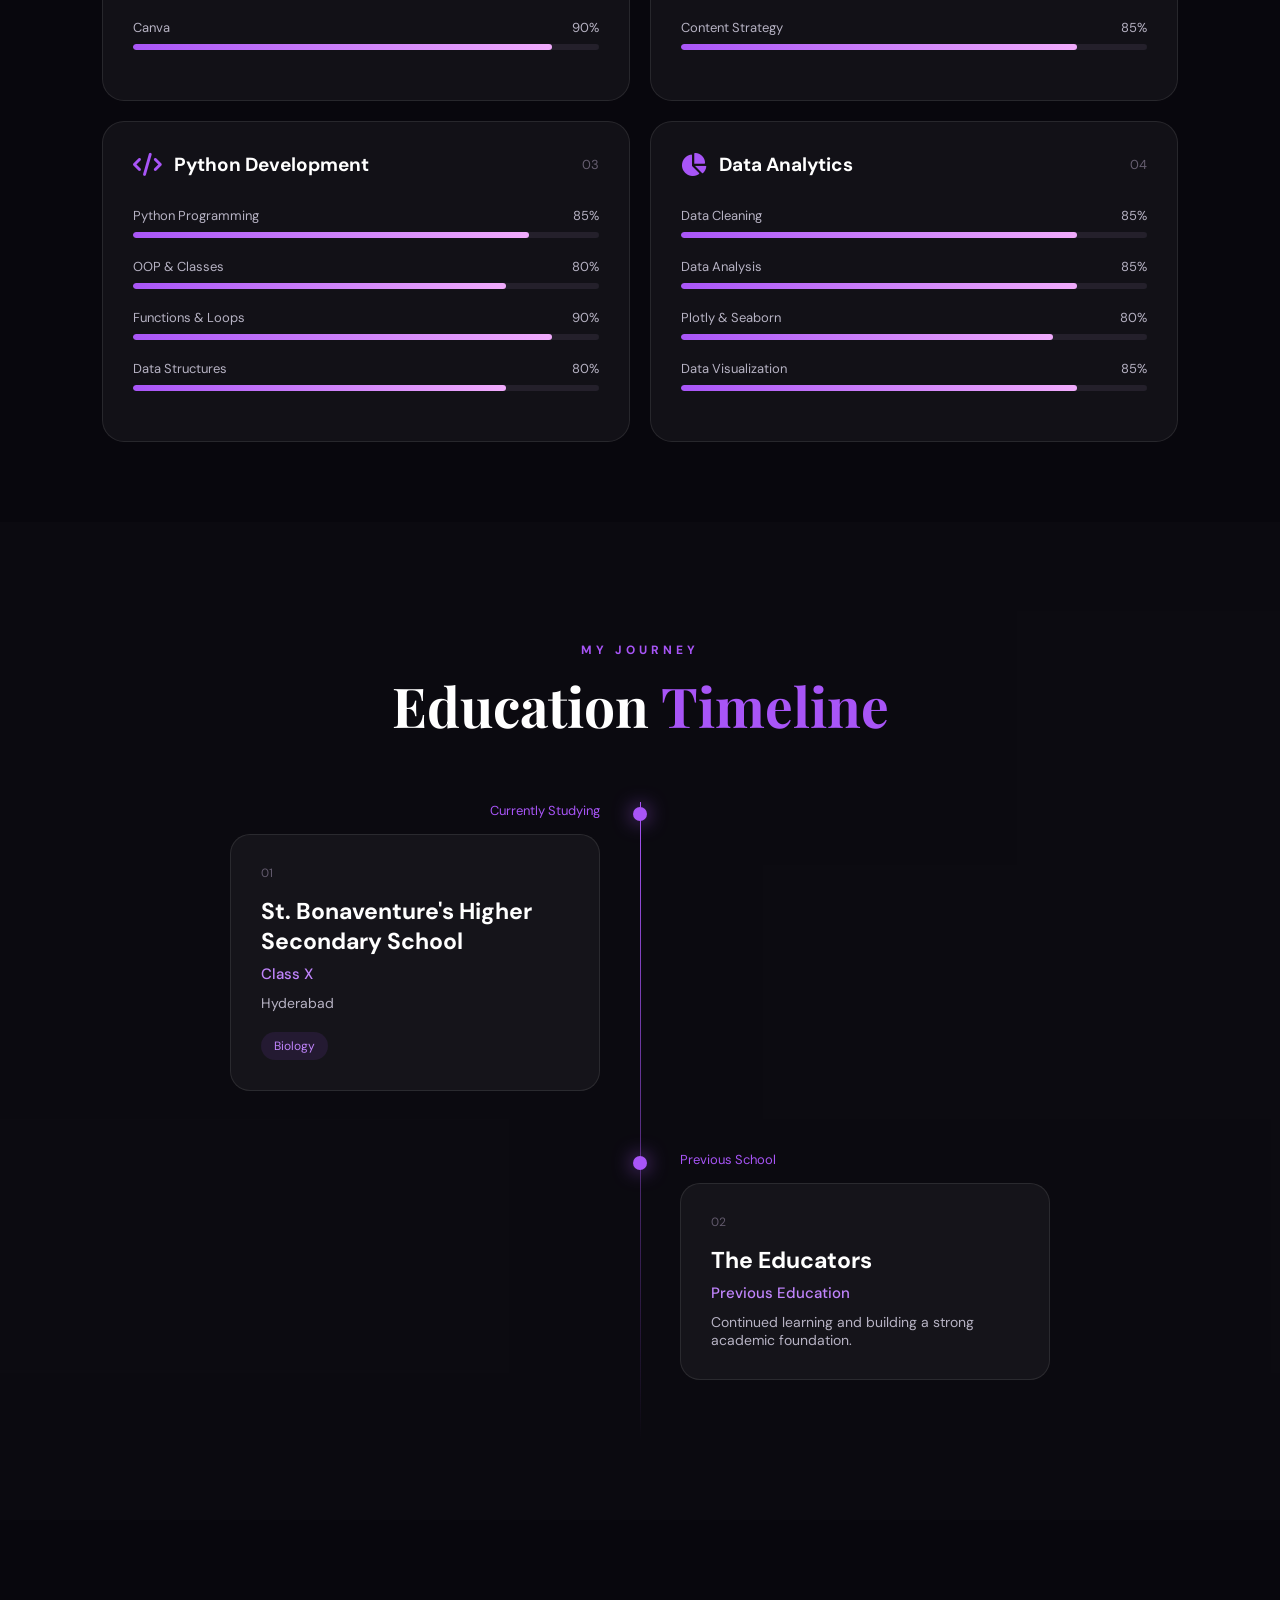
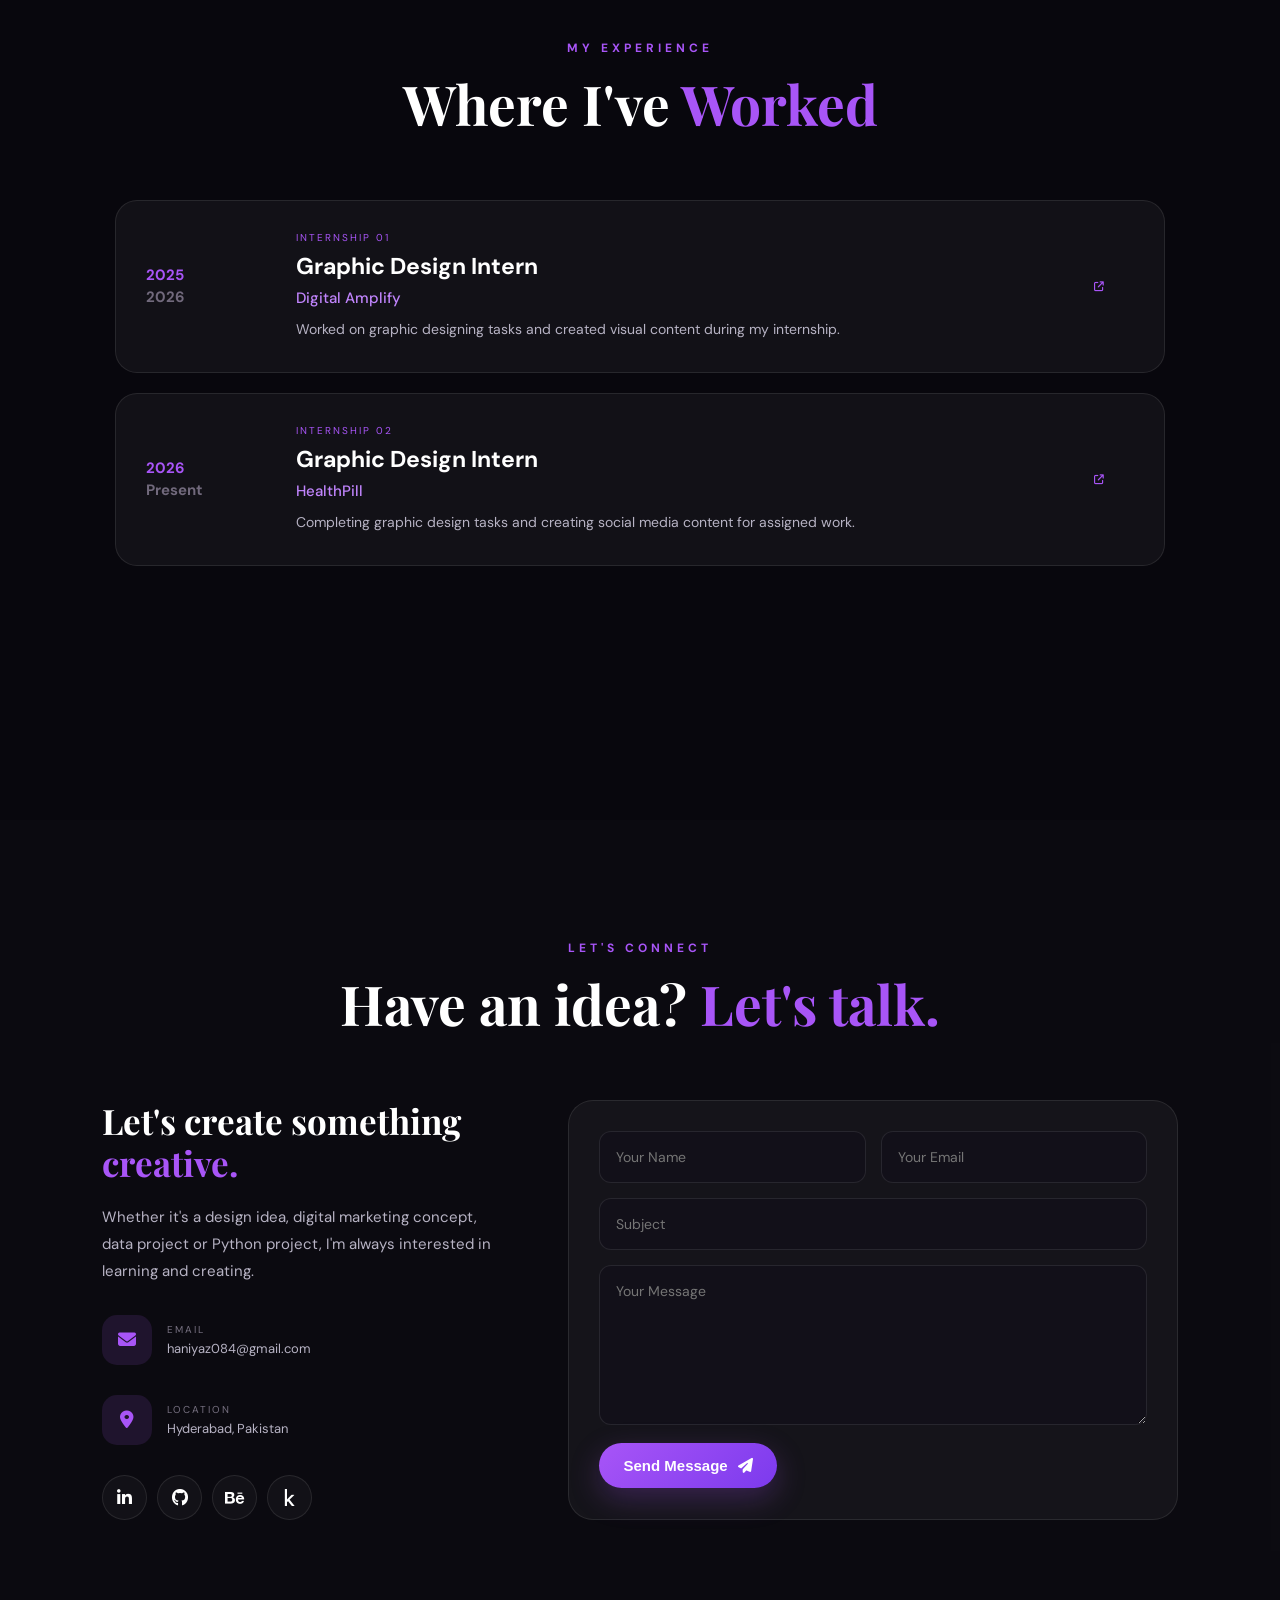
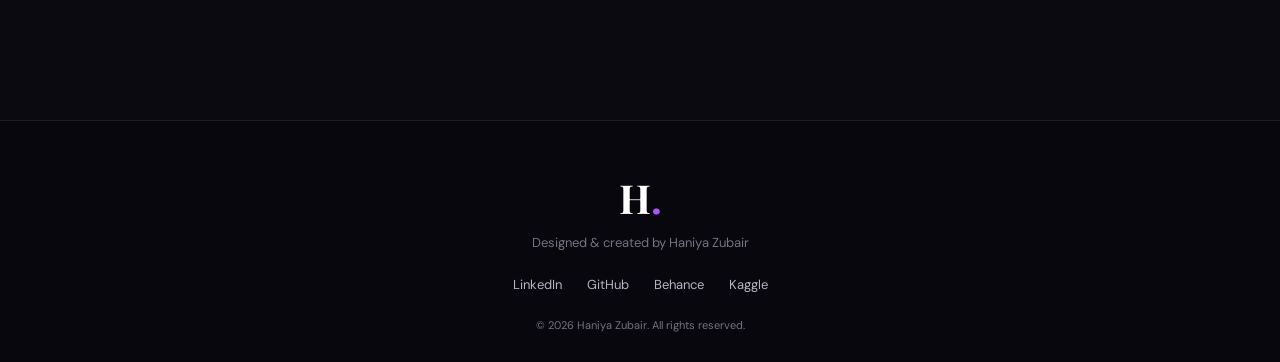
==== commit 9db312d5: "Change greeting from 'Hello World' to 'Goodbye World'" ====
--- a/index.html
+++ b/index.html
@@ -851,58 +851,63 @@
 
         </div>
 
-
-        <div class="contact-form reveal">
-
-            <form>
-
-                <div class="input-row">
-
-                    <div class="input-box">
-                        <input type="text"
-                               placeholder="Your Name"
-                               required>
-                    </div>
-
-                    <div class="input-box">
-                        <input type="email"
-                               placeholder="Your Email"
-                               required>
-                    </div>
-
-                </div>
-
-
-                <div class="input-box">
-
-                    <input type="text"
-                           placeholder="Subject"
-                           required>
-
-                </div>
-
-
-                <div class="input-box">
-
-                    <textarea
-                        placeholder="Your Message"
-                        rows="7"
-                        required></textarea>
-
-                </div>
-
-
-                <button type="submit" class="primary-btn">
-
-                    Send Message
-
-                    <i class="fa-solid fa-paper-plane"></i>
-
-                </button>
-
-            </form>
-
-        </div>
+<div class="contact-form reveal">
+
+    <form action="https://formspree.io/f/mdekeoyl" method="POST">
+
+        <div class="input-row">
+
+            <div class="input-box">
+                <input type="text"
+                       name="name"
+                       placeholder="Your Name"
+                       required>
+            </div>
+
+            <div class="input-box">
+                <input type="email"
+                       name="email"
+                       placeholder="Your Email"
+                       required>
+            </div>
+
+        </div>
+
+
+        <div class="input-box">
+
+            <input type="text"
+                   name="subject"
+                   placeholder="Subject"
+                   required>
+
+        </div>
+
+
+        <div class="input-box">
+
+            <textarea
+                name="message"
+                placeholder="Your Message"
+                rows="7"
+                required></textarea>
+
+        </div>
+
+
+        <button type="submit" class="primary-btn">
+
+            Send Message
+
+            <i class="fa-solid fa-paper-plane"></i>
+
+        </button>
+
+    </form>
+
+</div>
+
+
 
     </div>
 
@@ -958,4 +963,4 @@
 <script src="script.js"></script>
 
 </body>
-</html>+</html>
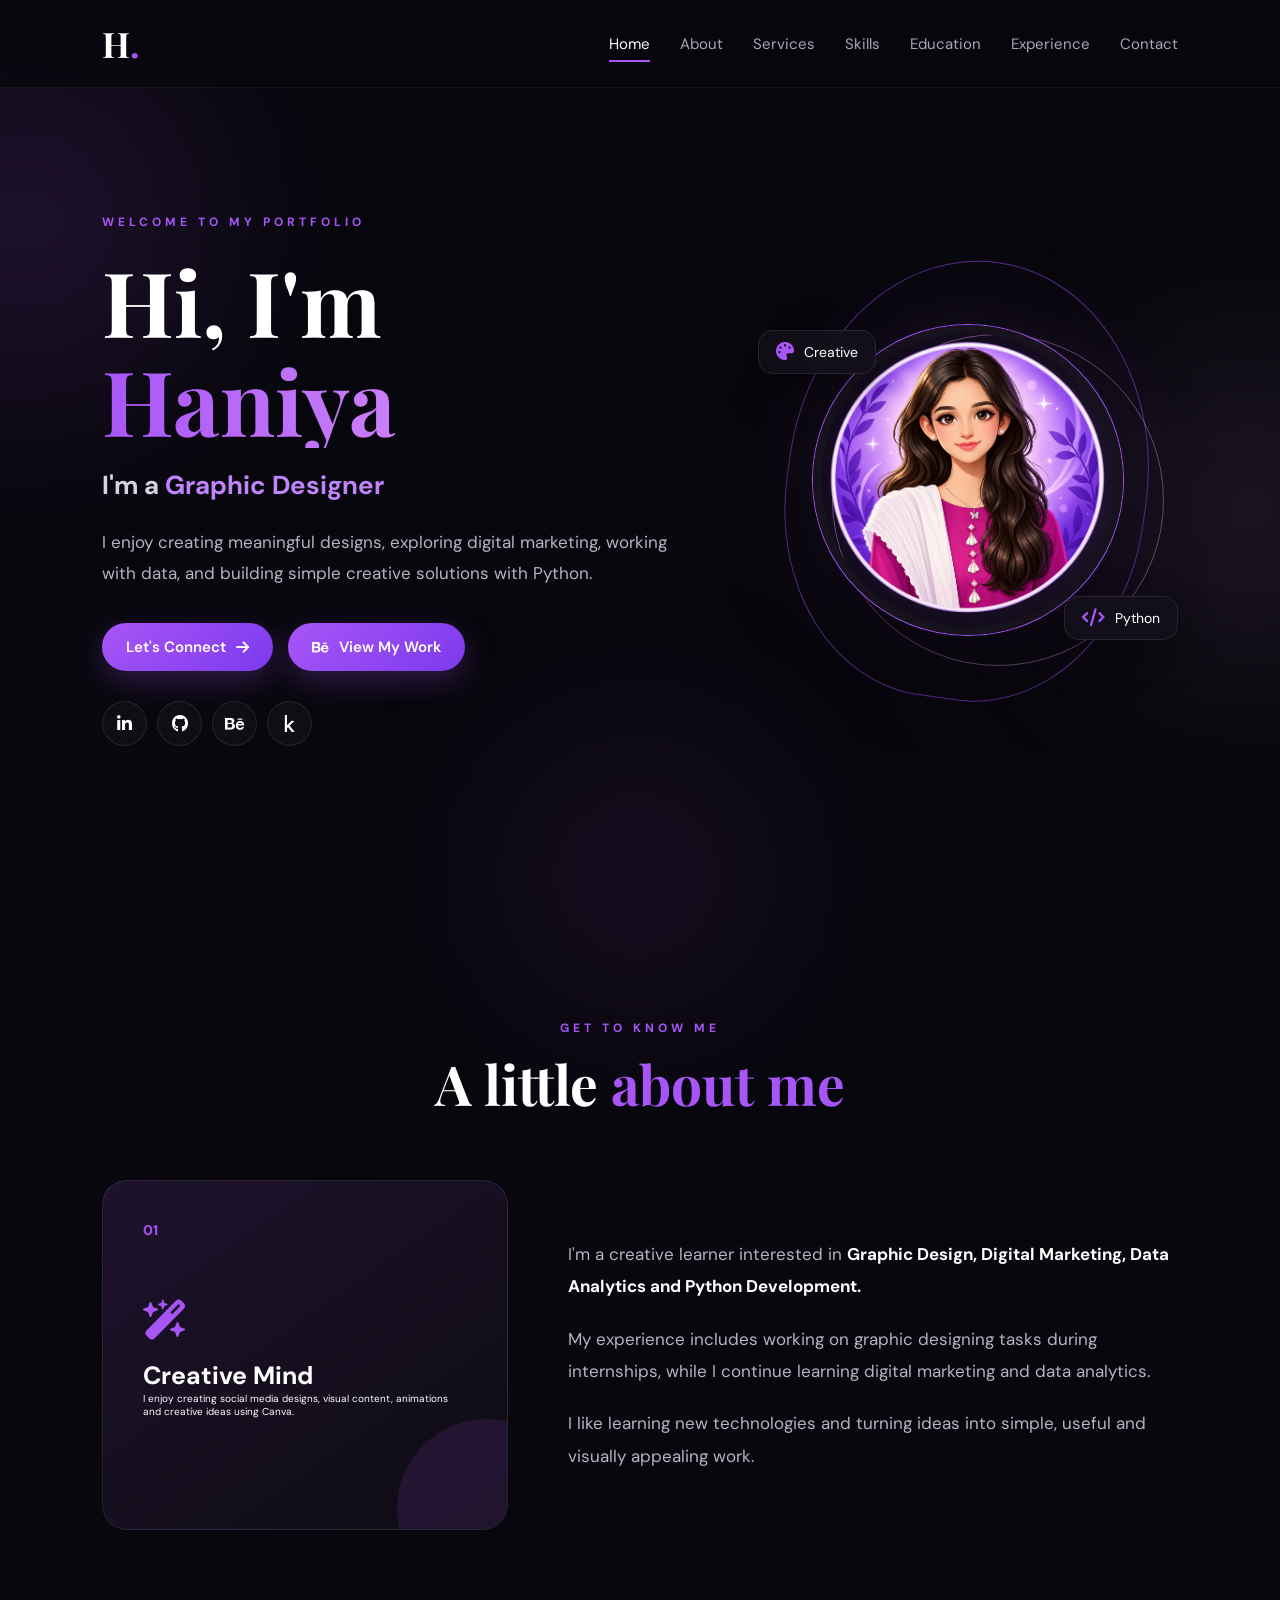
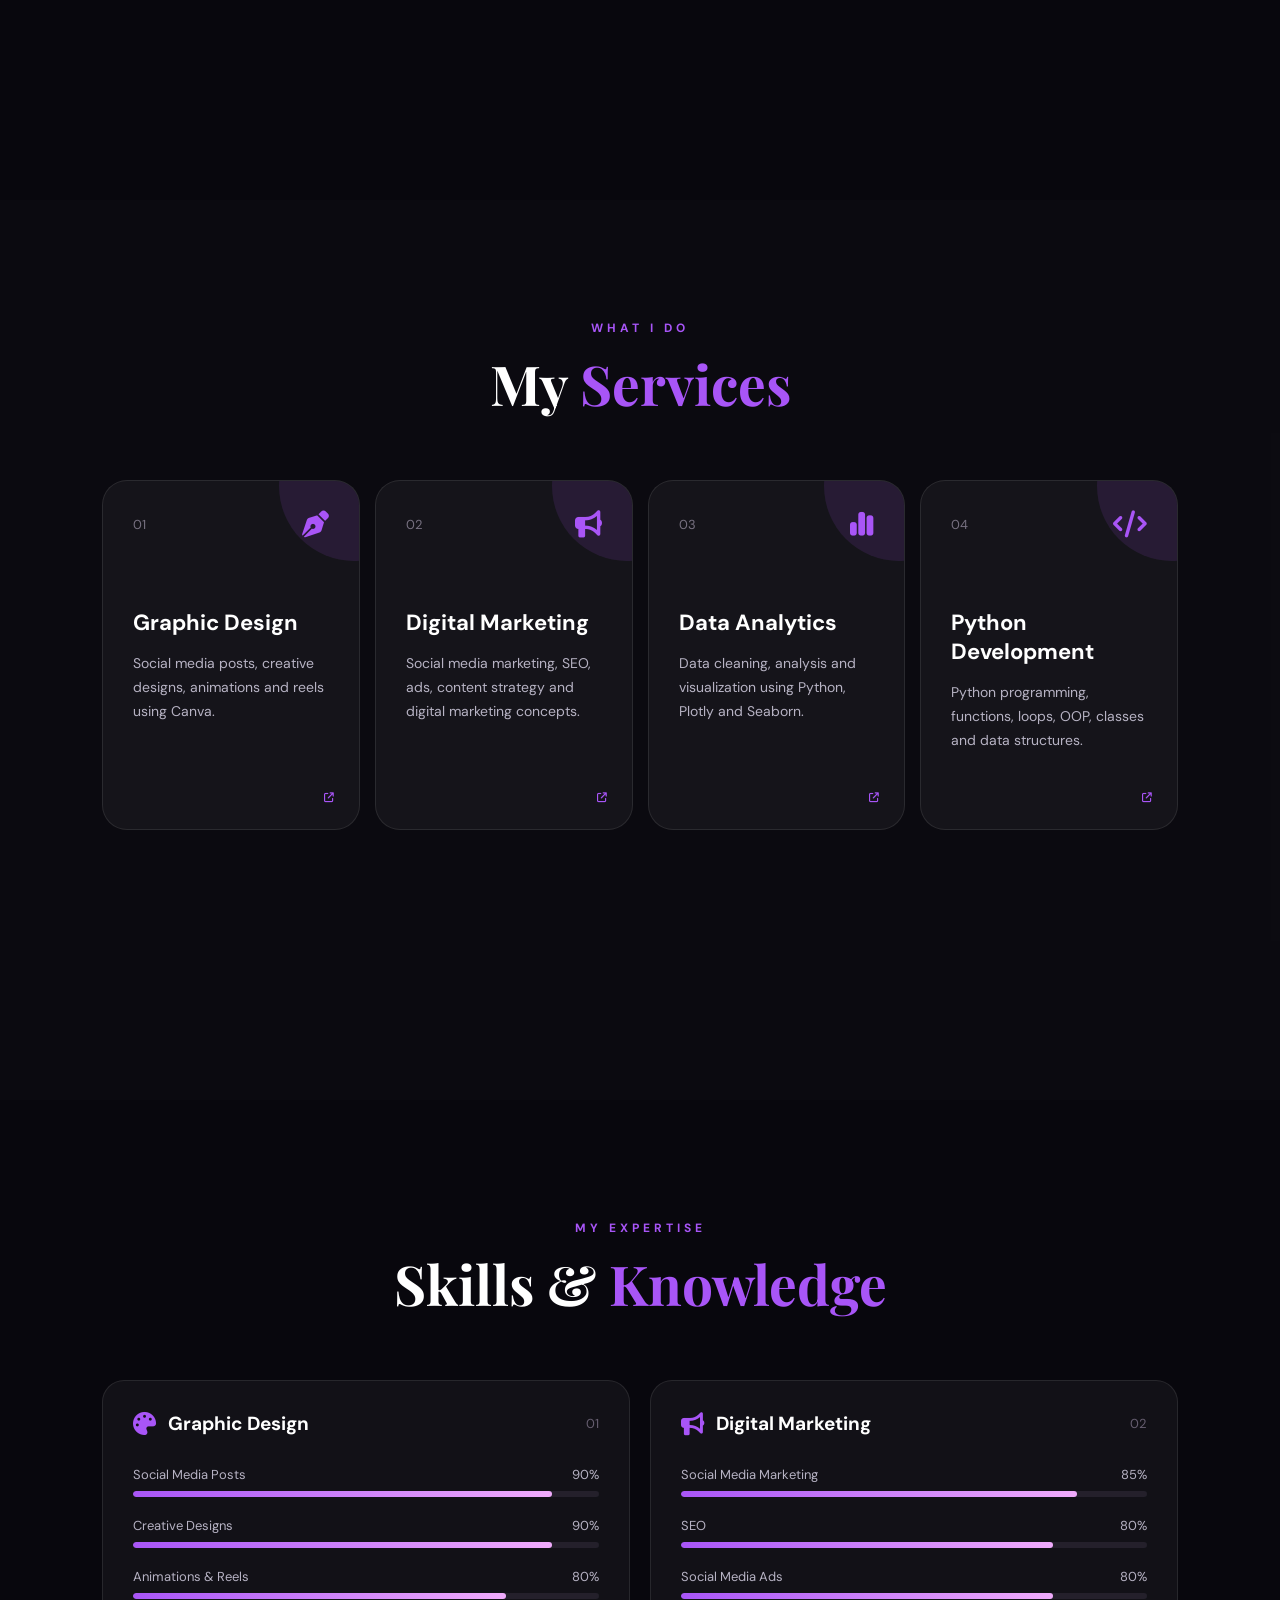
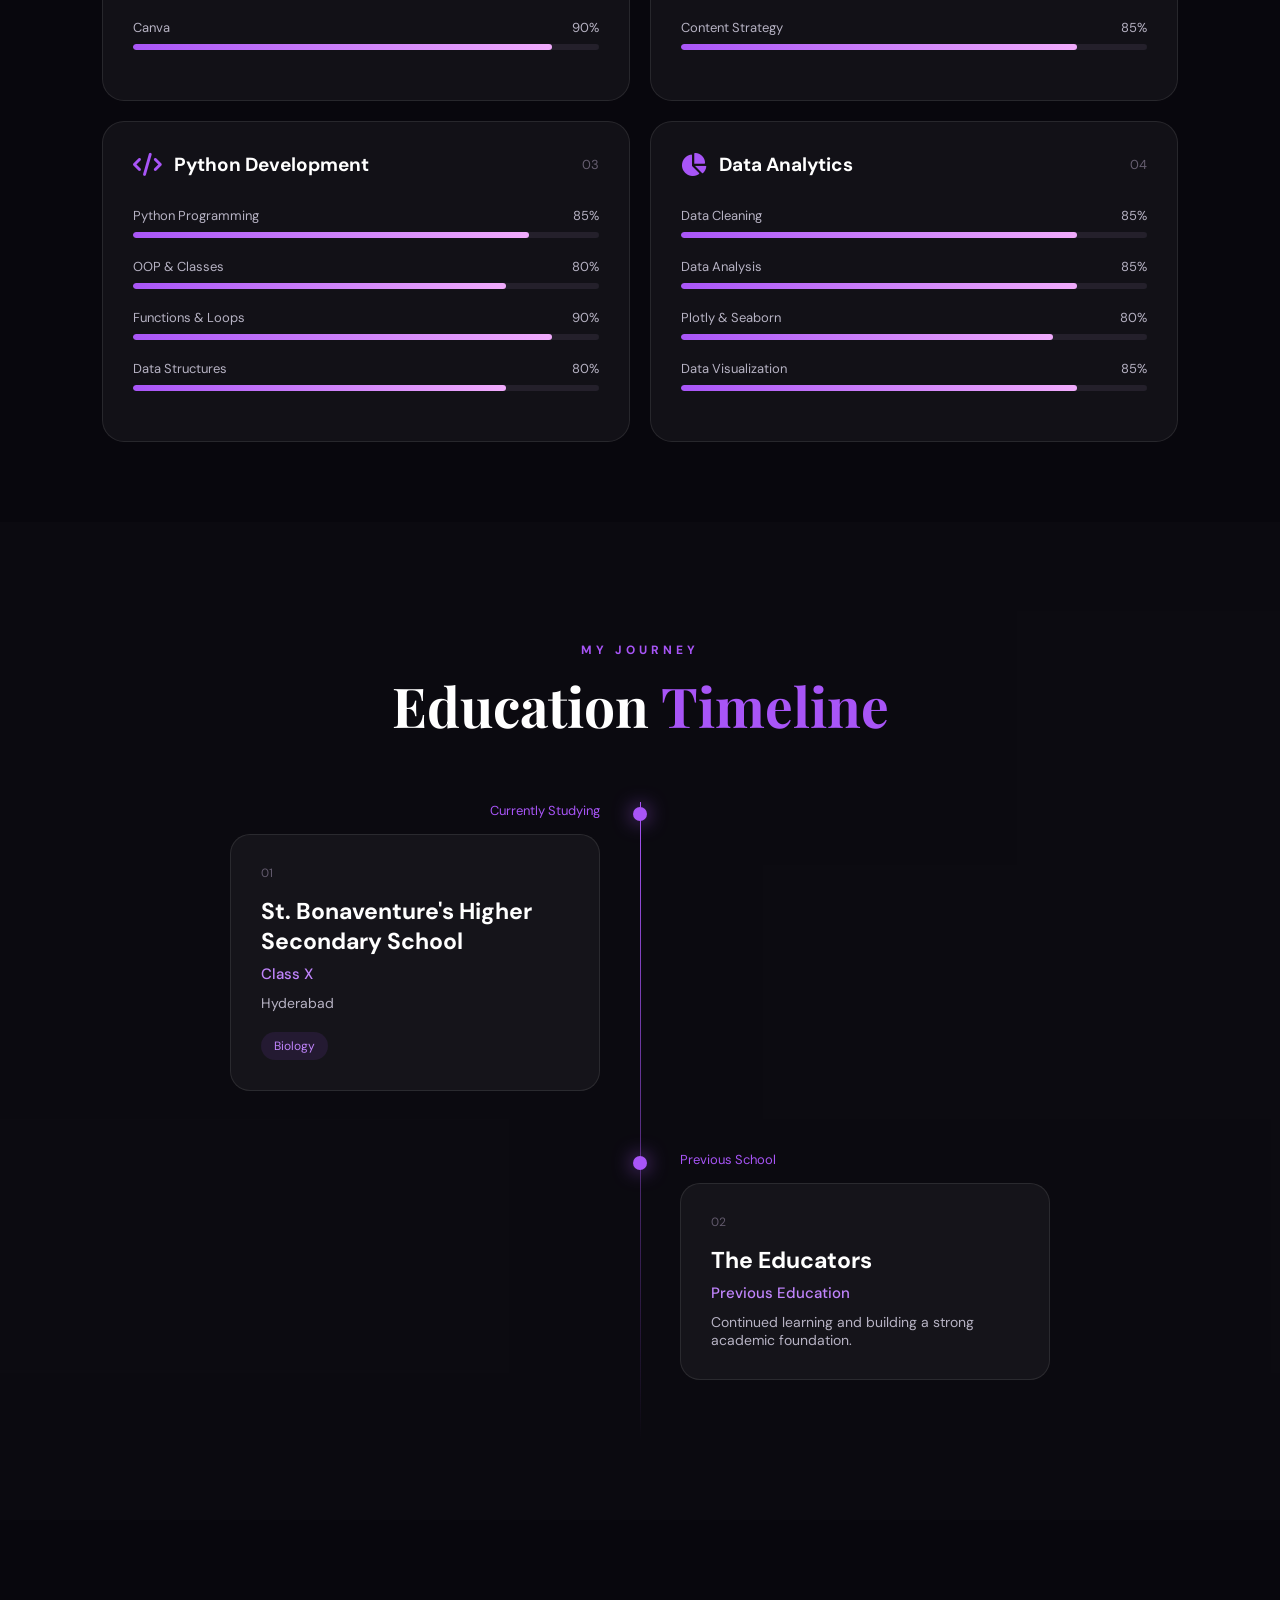
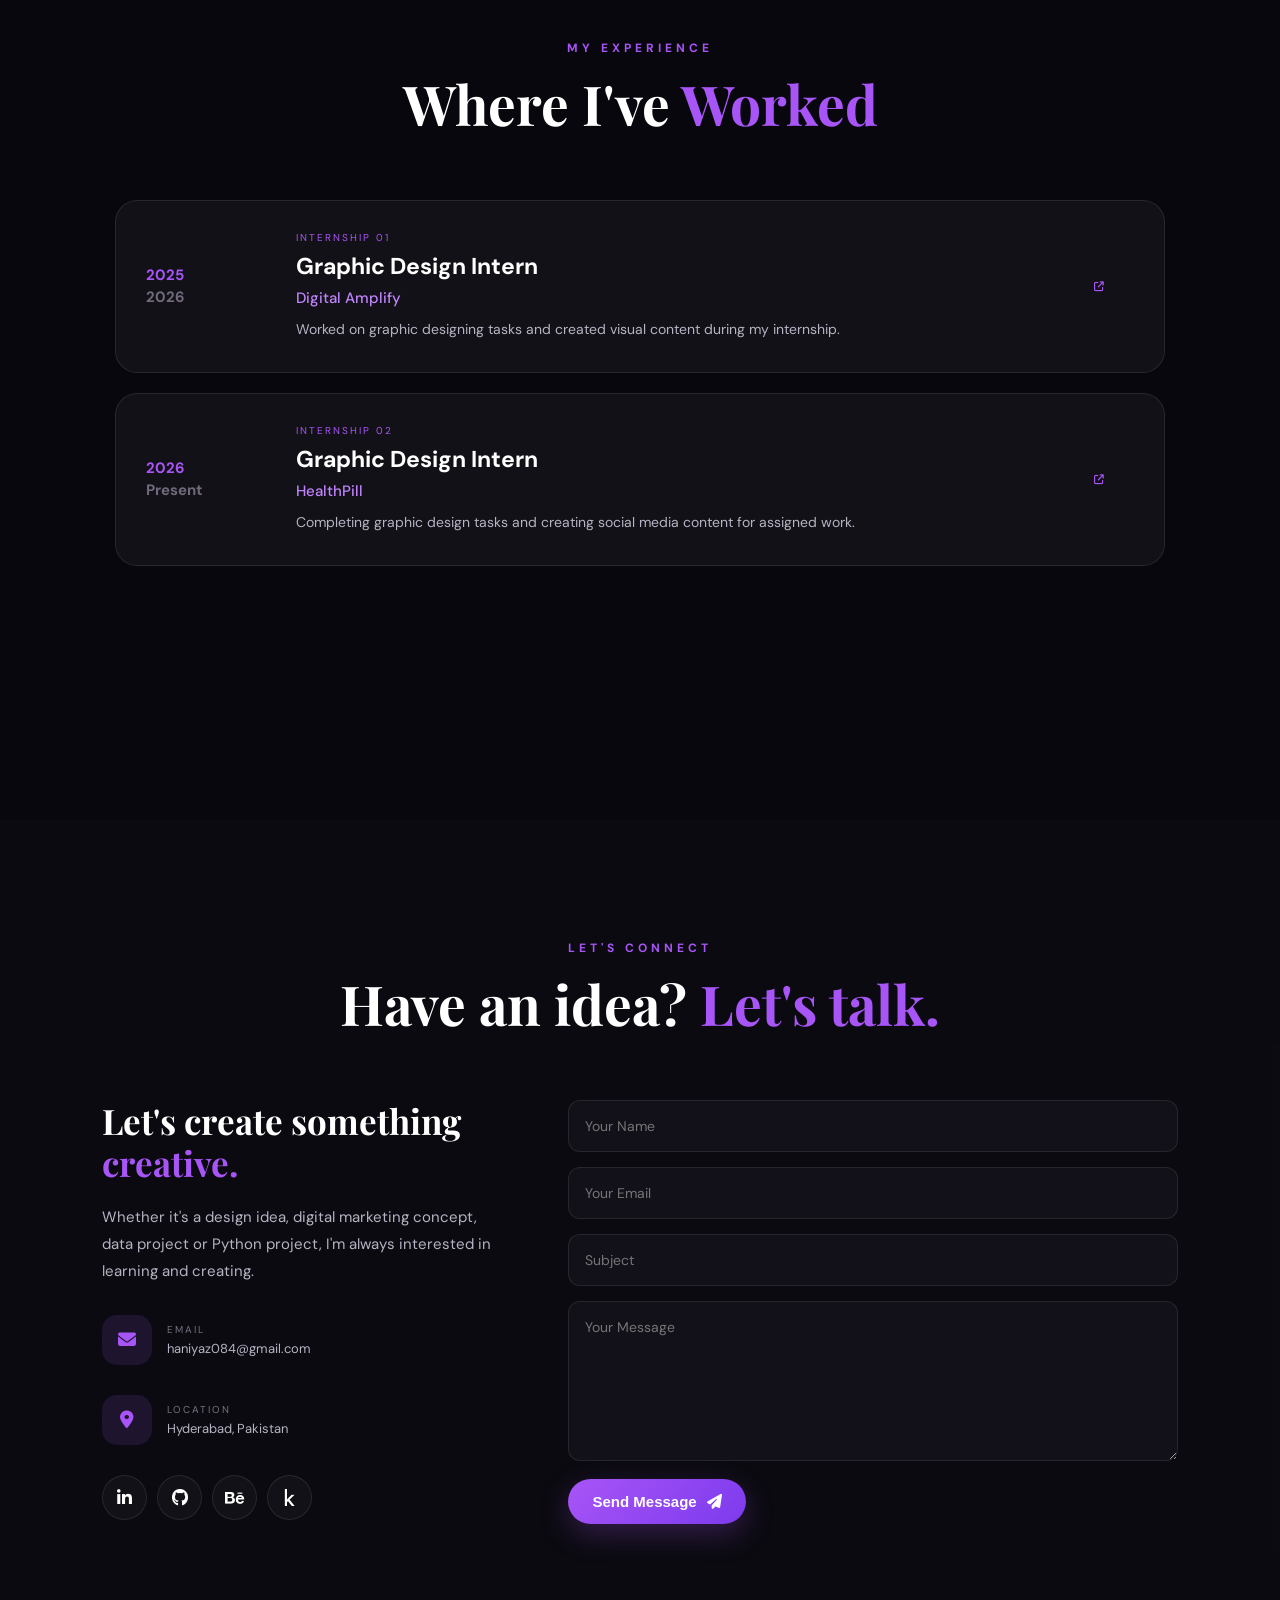
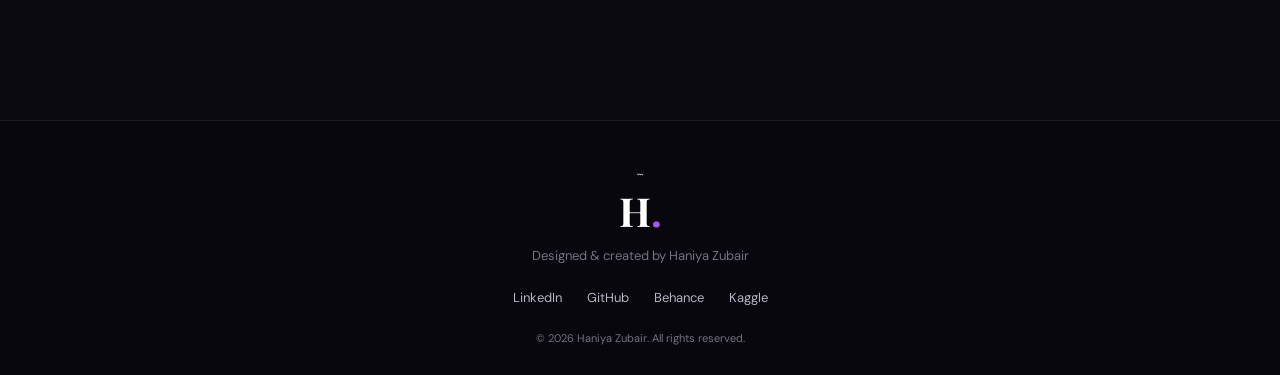
==== commit 93337b70: "Update index.html" ====
--- a/index.html
+++ b/index.html
@@ -1,965 +1,1045 @@
 <!DOCTYPE html>
+
 <html lang="en">
 <head>
     <meta charset="UTF-8">
     <meta name="viewport" content="width=device-width, initial-scale=1.0">
 
-    <title>Haniya Zubair | Creative Portfolio</title>
-
-    <!-- Font Awesome -->
-    <link rel="stylesheet"
-          href="https://cdnjs.cloudflare.com/ajax/libs/font-awesome/6.5.2/css/all.min.css">
-
-    <!-- Google Font -->
-    <link rel="preconnect" href="https://fonts.googleapis.com">
-    <link rel="preconnect" href="https://fonts.gstatic.com" crossorigin>
-
-    <link href="https://fonts.googleapis.com/css2?family=DM+Sans:wght@400;500;600;700&family=Playfair+Display:wght@600;700&display=swap"
-          rel="stylesheet">
-
-    <!-- CSS -->
-    <link rel="stylesheet" href="style.css">
+
+<title>Haniya Zubair | Creative Portfolio</title>
+
+<!-- Font Awesome -->
+<link rel="stylesheet"
+      href="https://cdnjs.cloudflare.com/ajax/libs/font-awesome/6.5.2/css/all.min.css">
+
+<!-- Google Fonts -->
+<link rel="preconnect" href="https://fonts.googleapis.com">
+<link rel="preconnect" href="https://fonts.gstatic.com" crossorigin>
+
+<link href="https://fonts.googleapis.com/css2?family=DM+Sans:wght@400;500;600;700&family=Playfair+Display:wght@600;700&display=swap"
+      rel="stylesheet">
+
+<!-- CSS -->
+<link rel="stylesheet" href="style.css">
+
+
 </head>
 
 <body>
 
 <!-- Background shapes -->
+
 <div class="background-shape shape-one"></div>
 <div class="background-shape shape-two"></div>
 <div class="background-shape shape-three"></div>
 
-
 <!-- ================= HEADER ================= -->
 
 <header>
 
-    <a href="#home" class="logo">
-        H<span>.</span>
+
+<a href="#home" class="logo">
+    H<span>.</span>
+</a>
+
+<nav id="navbar">
+
+    <a href="#home" class="active">Home</a>
+    <a href="#about">About</a>
+    <a href="#services">Services</a>
+    <a href="#skills">Skills</a>
+    <a href="#education">Education</a>
+    <a href="#experience">Experience</a>
+    <a href="#contact">Contact</a>
+
+</nav>
+
+<div class="menu-icon" id="menuIcon">
+    <i class="fa-solid fa-bars"></i>
+</div>
+
+
+</header>
+
+<!-- ================= HOME ================= -->
+
+<section class="home" id="home">
+
+
+<div class="home-content reveal">
+
+    <p class="small-title">WELCOME TO MY PORTFOLIO</p>
+
+    <h1>
+        Hi, I'm
+        <span>Haniya</span>
+    </h1>
+
+    <h2>
+        I'm a
+        <span id="typing"></span>
+    </h2>
+
+    <p class="home-description">
+        I enjoy creating meaningful designs, exploring digital marketing,
+        working with data, and building simple creative solutions with Python.
+    </p>
+
+    <div class="home-buttons">
+
+        <a href="#contact" class="primary-btn">
+            Let's Connect
+            <i class="fa-solid fa-arrow-right"></i>
+        </a>
+
+        <a href="https://www.behance.net/haniyazubair14"
+           class="primary-btn"
+           target="_blank"
+           rel="noopener noreferrer">
+
+            <i class="fa-brands fa-behance"></i>
+            View My Work
+
+        </a>
+
+    </div>
+
+
+    <div class="social-icons">
+
+        <a href="https://www.linkedin.com/in/haniya-z-43b4b039/"
+           target="_blank"
+           rel="noopener noreferrer">
+
+            <i class="fa-brands fa-linkedin-in"></i>
+
+        </a>
+
+        <a href="https://github.com/haniyaz15"
+           target="_blank"
+           rel="noopener noreferrer">
+
+            <i class="fa-brands fa-github"></i>
+
+        </a>
+
+        <a href="https://www.behance.net/haniyazubair14"
+           target="_blank"
+           rel="noopener noreferrer">
+
+            <i class="fa-brands fa-behance"></i>
+
+        </a>
+
+        <a href="https://www.kaggle.com/haniyazubair"
+           target="_blank"
+           rel="noopener noreferrer">
+
+            <i class="fa-brands fa-kaggle"></i>
+
+        </a>
+
+    </div>
+
+</div>
+
+
+<div class="home-image reveal">
+
+    <div class="image-frame">
+
+        <div class="image-glow"></div>
+
+        <img src="haniya.png" alt="Haniya Zubair">
+
+        <div class="floating-card card-one">
+            <i class="fa-solid fa-palette"></i>
+            <span>Creative</span>
+        </div>
+
+        <div class="floating-card card-two">
+            <i class="fa-solid fa-code"></i>
+            <span>Python</span>
+        </div>
+
+    </div>
+
+</div>
+
+
+</section>
+
+<!-- ================= ABOUT ================= -->
+
+<section class="about section" id="about">
+
+
+<div class="section-heading reveal">
+
+    <p>GET TO KNOW ME</p>
+
+    <h2>
+        A little <span>about me</span>
+    </h2>
+
+</div>
+
+
+<div class="about-container">
+
+    <div class="about-card reveal">
+
+        <div class="about-number">01</div>
+
+        <i class="fa-solid fa-wand-magic-sparkles"></i>
+
+        <h3>Creative Mind</h3>
+
+        <p>
+            I enjoy creating social media designs, visual content,
+            animations and creative ideas using Canva.
+        </p>
+
+    </div>
+
+
+    <div class="about-text reveal">
+
+        <p>
+            I'm a creative learner interested in
+            <strong>Graphic Design, Digital Marketing,
+            Data Analytics and Python Development.</strong>
+        </p>
+
+        <p>
+            My experience includes working on graphic designing tasks
+            during internships, while I continue learning digital
+            marketing and data analytics.
+        </p>
+
+        <p>
+            I like learning new technologies and turning ideas into
+            simple, useful and visually appealing work.
+        </p>
+
+    </div>
+
+</div>
+
+
+</section>
+
+<!-- ================= SERVICES ================= -->
+
+<section class="services section" id="services">
+
+
+<div class="section-heading reveal">
+
+    <p>WHAT I DO</p>
+
+    <h2>
+        My <span>Services</span>
+    </h2>
+
+</div>
+
+
+<div class="services-grid">
+
+    <div class="service-card reveal">
+
+        <div class="service-top">
+            <span>01</span>
+            <i class="fa-solid fa-pen-nib"></i>
+        </div>
+
+        <h3>Graphic Design</h3>
+
+        <p>
+            Social media posts, creative designs,
+            animations and reels using Canva.
+        </p>
+
+        <div class="service-arrow">
+            <i class="fa-solid fa-arrow-up-right-from-square"></i>
+        </div>
+
+    </div>
+
+
+    <div class="service-card reveal">
+
+        <div class="service-top">
+            <span>02</span>
+            <i class="fa-solid fa-bullhorn"></i>
+        </div>
+
+        <h3>Digital Marketing</h3>
+
+        <p>
+            Social media marketing, SEO, ads,
+            content strategy and digital marketing concepts.
+        </p>
+
+        <div class="service-arrow">
+            <i class="fa-solid fa-arrow-up-right-from-square"></i>
+        </div>
+
+    </div>
+
+
+    <div class="service-card reveal">
+
+        <div class="service-top">
+            <span>03</span>
+            <i class="fa-solid fa-chart-simple"></i>
+        </div>
+
+        <h3>Data Analytics</h3>
+
+        <p>
+            Data cleaning, analysis and visualization
+            using Python, Plotly and Seaborn.
+        </p>
+
+        <div class="service-arrow">
+            <i class="fa-solid fa-arrow-up-right-from-square"></i>
+        </div>
+
+    </div>
+
+
+    <div class="service-card reveal">
+
+        <div class="service-top">
+            <span>04</span>
+            <i class="fa-solid fa-code"></i>
+        </div>
+
+        <h3>Python Development</h3>
+
+        <p>
+            Python programming, functions, loops,
+            OOP, classes and data structures.
+        </p>
+
+        <div class="service-arrow">
+            <i class="fa-solid fa-arrow-up-right-from-square"></i>
+        </div>
+
+    </div>
+
+</div>
+
+
+</section>
+
+<!-- ================= SKILLS ================= -->
+
+<section class="skills section" id="skills">
+
+
+<div class="section-heading reveal">
+
+    <p>MY EXPERTISE</p>
+
+    <h2>
+        Skills & <span>Knowledge</span>
+    </h2>
+
+</div>
+
+
+<div class="skills-container">
+
+    <!-- Graphic Design -->
+
+    <div class="skill-box reveal">
+
+        <div class="skill-title">
+
+            <div>
+                <i class="fa-solid fa-palette"></i>
+                <h3>Graphic Design</h3>
+            </div>
+
+            <span>01</span>
+
+        </div>
+
+
+        <div class="skill">
+
+            <div class="skill-info">
+                <span>Social Media Posts</span>
+                <span>90%</span>
+            </div>
+
+            <div class="skill-line">
+                <div class="skill-progress" style="width:90%"></div>
+            </div>
+
+        </div>
+
+
+        <div class="skill">
+
+            <div class="skill-info">
+                <span>Creative Designs</span>
+                <span>90%</span>
+            </div>
+
+            <div class="skill-line">
+                <div class="skill-progress" style="width:90%"></div>
+            </div>
+
+        </div>
+
+
+        <div class="skill">
+
+            <div class="skill-info">
+                <span>Animations & Reels</span>
+                <span>80%</span>
+            </div>
+
+            <div class="skill-line">
+                <div class="skill-progress" style="width:80%"></div>
+            </div>
+
+        </div>
+
+
+        <div class="skill">
+
+            <div class="skill-info">
+                <span>Canva</span>
+                <span>90%</span>
+            </div>
+
+            <div class="skill-line">
+                <div class="skill-progress" style="width:90%"></div>
+            </div>
+
+        </div>
+
+    </div>
+
+
+    <!-- Digital Marketing -->
+
+    <div class="skill-box reveal">
+
+        <div class="skill-title">
+
+            <div>
+                <i class="fa-solid fa-bullhorn"></i>
+                <h3>Digital Marketing</h3>
+            </div>
+
+            <span>02</span>
+
+        </div>
+
+
+        <div class="skill">
+
+            <div class="skill-info">
+                <span>Social Media Marketing</span>
+                <span>85%</span>
+            </div>
+
+            <div class="skill-line">
+                <div class="skill-progress" style="width:85%"></div>
+            </div>
+
+        </div>
+
+
+        <div class="skill">
+
+            <div class="skill-info">
+                <span>SEO</span>
+                <span>80%</span>
+            </div>
+
+            <div class="skill-line">
+                <div class="skill-progress" style="width:80%"></div>
+            </div>
+
+        </div>
+
+
+        <div class="skill">
+
+            <div class="skill-info">
+                <span>Social Media Ads</span>
+                <span>80%</span>
+            </div>
+
+            <div class="skill-line">
+                <div class="skill-progress" style="width:80%"></div>
+            </div>
+
+        </div>
+
+
+        <div class="skill">
+
+            <div class="skill-info">
+                <span>Content Strategy</span>
+                <span>85%</span>
+            </div>
+
+            <div class="skill-line">
+                <div class="skill-progress" style="width:85%"></div>
+            </div>
+
+        </div>
+
+    </div>
+
+
+    <!-- Python -->
+
+    <div class="skill-box reveal">
+
+        <div class="skill-title">
+
+            <div>
+                <i class="fa-solid fa-code"></i>
+                <h3>Python Development</h3>
+            </div>
+
+            <span>03</span>
+
+        </div>
+
+
+        <div class="skill">
+
+            <div class="skill-info">
+                <span>Python Programming</span>
+                <span>85%</span>
+            </div>
+
+            <div class="skill-line">
+                <div class="skill-progress" style="width:85%"></div>
+            </div>
+
+        </div>
+
+
+        <div class="skill">
+
+            <div class="skill-info">
+                <span>OOP & Classes</span>
+                <span>80%</span>
+            </div>
+
+            <div class="skill-line">
+                <div class="skill-progress" style="width:80%"></div>
+            </div>
+
+        </div>
+
+
+        <div class="skill">
+
+            <div class="skill-info">
+                <span>Functions & Loops</span>
+                <span>90%</span>
+            </div>
+
+            <div class="skill-line">
+                <div class="skill-progress" style="width:90%"></div>
+            </div>
+
+        </div>
+
+
+        <div class="skill">
+
+            <div class="skill-info">
+                <span>Data Structures</span>
+                <span>80%</span>
+            </div>
+
+            <div class="skill-line">
+                <div class="skill-progress" style="width:80%"></div>
+            </div>
+
+        </div>
+
+    </div>
+
+
+    <!-- Data Analytics -->
+
+    <div class="skill-box reveal">
+
+        <div class="skill-title">
+
+            <div>
+                <i class="fa-solid fa-chart-pie"></i>
+                <h3>Data Analytics</h3>
+            </div>
+
+            <span>04</span>
+
+        </div>
+
+
+        <div class="skill">
+
+            <div class="skill-info">
+                <span>Data Cleaning</span>
+                <span>85%</span>
+            </div>
+
+            <div class="skill-line">
+                <div class="skill-progress" style="width:85%"></div>
+            </div>
+
+        </div>
+
+
+        <div class="skill">
+
+            <div class="skill-info">
+                <span>Data Analysis</span>
+                <span>85%</span>
+            </div>
+
+            <div class="skill-line">
+                <div class="skill-progress" style="width:85%"></div>
+            </div>
+
+        </div>
+
+
+        <div class="skill">
+
+            <div class="skill-info">
+                <span>Plotly & Seaborn</span>
+                <span>80%</span>
+            </div>
+
+            <div class="skill-line">
+                <div class="skill-progress" style="width:80%"></div>
+            </div>
+
+        </div>
+
+
+        <div class="skill">
+
+            <div class="skill-info">
+                <span>Data Visualization</span>
+                <span>85%</span>
+            </div>
+
+            <div class="skill-line">
+                <div class="skill-progress" style="width:85%"></div>
+            </div>
+
+        </div>
+
+    </div>
+
+</div>
+
+
+</section>
+
+<!-- ================= EDUCATION ================= -->
+
+<section class="education section" id="education">
+
+
+<div class="section-heading reveal">
+
+    <p>MY JOURNEY</p>
+
+    <h2>
+        Education <span>Timeline</span>
+    </h2>
+
+</div>
+
+
+<div class="timeline">
+
+    <div class="timeline-item reveal">
+
+        <div class="timeline-dot"></div>
+
+        <div class="timeline-date">
+            Currently Studying
+        </div>
+
+        <div class="timeline-card">
+
+            <span>01</span>
+
+            <h3>St. Bonaventure's Higher Secondary School</h3>
+
+            <h4>Class X</h4>
+
+            <p>Hyderabad</p>
+
+            <div class="tag">
+                Biology
+            </div>
+
+        </div>
+
+    </div>
+
+
+    <div class="timeline-item reveal">
+
+        <div class="timeline-dot"></div>
+
+        <div class="timeline-date">
+            Previous School
+        </div>
+
+        <div class="timeline-card">
+
+            <span>02</span>
+
+            <h3>The Educators</h3>
+
+            <h4>Previous Education</h4>
+
+            <p>
+                Continued learning and building a strong academic foundation.
+            </p>
+
+        </div>
+
+    </div>
+
+</div>
+
+
+</section>
+
+<!-- ================= EXPERIENCE ================= -->
+
+<section class="experience section" id="experience">
+
+
+<div class="section-heading reveal">
+
+    <p>MY EXPERIENCE</p>
+
+    <h2>
+        Where I've <span>Worked</span>
+    </h2>
+
+</div>
+
+
+<div class="experience-container">
+
+    <div class="experience-card reveal">
+
+        <div class="experience-year">
+            2025<br>
+            <span>2026</span>
+        </div>
+
+        <div class="experience-content">
+
+            <span class="experience-label">
+                Internship 01
+            </span>
+
+            <h3>Graphic Design Intern</h3>
+
+            <h4>Digital Amplify</h4>
+
+            <p>
+                Worked on graphic designing tasks and created
+                visual content during my internship.
+            </p>
+
+        </div>
+
+        <i class="fa-solid fa-arrow-up-right-from-square experience-icon"></i>
+
+    </div>
+
+
+    <div class="experience-card reveal">
+
+        <div class="experience-year">
+            2026<br>
+            <span>Present</span>
+        </div>
+
+        <div class="experience-content">
+
+            <span class="experience-label">
+                Internship 02
+            </span>
+
+            <h3>Graphic Design Intern</h3>
+
+            <h4>HealthPill</h4>
+
+            <p>
+                Completing graphic design tasks and creating
+                social media content for assigned work.
+            </p>
+
+        </div>
+
+        <i class="fa-solid fa-arrow-up-right-from-square experience-icon"></i>
+
+    </div>
+
+</div>
+
+
+</section>
+
+<!-- ================= CONTACT ================= -->
+
+<section class="contact section" id="contact">
+
+<div class="section-heading reveal">
+
+    <p>LET'S CONNECT</p>
+
+    <h2>
+        Have an idea? <span>Let's talk.</span>
+    </h2>
+
+</div>
+
+
+<div class="contact-container">
+
+
+    <!-- CONTACT INFORMATION -->
+
+    <div class="contact-info reveal">
+
+        <div class="contact-intro">
+
+            <h3>
+                Let's create something
+                <span>creative.</span>
+            </h3>
+
+            <p>
+                Whether it's a design idea, digital marketing concept,
+                data project or Python project, I'm always interested
+                in learning and creating.
+            </p>
+
+        </div>
+
+
+        <div class="contact-detail">
+
+            <div class="contact-icon">
+                <i class="fa-solid fa-envelope"></i>
+            </div>
+
+            <div>
+                <span>EMAIL</span>
+                <p>haniyaz084@gmail.com</p>
+            </div>
+
+        </div>
+
+
+        <div class="contact-detail">
+
+            <div class="contact-icon">
+                <i class="fa-solid fa-location-dot"></i>
+            </div>
+
+            <div>
+                <span>LOCATION</span>
+                <p>Hyderabad, Pakistan</p>
+            </div>
+
+        </div>
+
+
+        <div class="contact-social">
+
+            <a href="https://www.linkedin.com/in/haniya-z-43b4b039/"
+               target="_blank"
+               rel="noopener noreferrer">
+
+                <i class="fa-brands fa-linkedin-in"></i>
+
+            </a>
+
+            <a href="https://github.com/haniyaz15"
+               target="_blank"
+               rel="noopener noreferrer">
+
+                <i class="fa-brands fa-github"></i>
+
+            </a>
+
+            <a href="https://www.behance.net/haniyazubair14"
+               target="_blank"
+               rel="noopener noreferrer">
+
+                <i class="fa-brands fa-behance"></i>
+
+            </a>
+
+            <a href="https://www.kaggle.com/haniyazubair"
+               target="_blank"
+               rel="noopener noreferrer">
+
+                <i class="fa-brands fa-kaggle"></i>
+
+            </a>
+
+        </div>
+
+    </div>
+
+
+    <!-- ================= CONTACT FORM ================= -->
+
+    <div class="contact-form reveal">
+
+        <form action="https://formspree.io/f/mdekeoyl"
+              method="POST">
+
+            <div class="input-row">
+
+                <div class="input-box">
+
+                    <input
+                        type="text"
+                        name="name"
+                        placeholder="Your Name"
+                        autocomplete="name"
+                        required>
+
+                </div>
+
+
+                <div class="input-box">
+
+                    <input
+                        type="email"
+                        name="email"
+                        placeholder="Your Email"
+                        autocomplete="email"
+                        required>
+
+                </div>
+
+            </div>
+
+
+            <div class="input-box">
+
+                <input
+                    type="text"
+                    name="subject"
+                    placeholder="Subject"
+                    required>
+
+            </div>
+
+
+            <div class="input-box">
+
+                <textarea
+                    name="message"
+                    placeholder="Your Message"
+                    rows="7"
+                    required></textarea>
+
+            </div>
+
+
+            <button
+                type="submit"
+                class="primary-btn">
+
+                Send Message
+
+                <i class="fa-solid fa-paper-plane"></i>
+
+            </button>
+
+        </form>
+
+    </div>
+
+</div>
+
+
+</section>
+
+<!-- ================= FOOTER ================= -->
+
+<footer>
+
+```
+<div class="footer-logo">
+    H<span>.</span>
+</div>
+
+<p>
+    Designed & created by Haniya Zubair
+</p>
+
+
+<div class="footer-links">
+
+    <a href="https://www.linkedin.com/in/haniya-z-43b4b039/"
+       target="_blank"
+       rel="noopener noreferrer">
+        LinkedIn
     </a>
 
-    <nav id="navbar">
-
-        <a href="#home" class="active">Home</a>
-        <a href="#about">About</a>
-        <a href="#services">Services</a>
-        <a href="#skills">Skills</a>
-        <a href="#education">Education</a>
-        <a href="#experience">Experience</a>
-        <a href="#contact">Contact</a>
-
-    </nav>
-
-    <div class="menu-icon" id="menuIcon">
-        <i class="fa-solid fa-bars"></i>
-    </div>
-
-</header>
-
-
-<!-- ================= HOME ================= -->
-
-<section class="home" id="home">
-
-    <div class="home-content reveal">
-
-        <p class="small-title">WELCOME TO MY PORTFOLIO</p>
-
-        <h1>
-            Hi, I'm
-            <span>Haniya</span>
-        </h1>
-
-        <h2>
-            I'm a
-            <span id="typing"></span>
-        </h2>
-
-        <p class="home-description">
-            I enjoy creating meaningful designs, exploring digital marketing,
-            working with data, and building simple creative solutions with Python.
-        </p>
-
-        <div class="home-buttons">
-
-            <a href="#contact" class="primary-btn">
-                Let's Connect
-                <i class="fa-solid fa-arrow-right"></i>
-            </a>
-
-            <a href="https://www.behance.net/haniyazubair14" class="primary-btn" target="_blank">
-    <i class="fa-brands fa-behance"></i>
-    View My Work
-</a>
-
-        </div>
-
-
-        <div class="social-icons">
-
-            <a href="https://www.linkedin.com/in/haniya-z-43b4b039/"
-               target="_blank">
-                <i class="fa-brands fa-linkedin-in"></i>
-            </a>
-
-            <a href="https://github.com/haniyaz15"
-               target="_blank">
-                <i class="fa-brands fa-github"></i>
-            </a>
-
-            <a href="https://www.behance.net/haniyazubair14"
-               target="_blank">
-                <i class="fa-brands fa-behance"></i>
-            </a>
-
-            <a href="https://www.kaggle.com/haniyazubair"
-               target="_blank">
-                <i class="fa-brands fa-kaggle"></i>
-            </a>
-
-        </div>
-
-    </div>
-
-
-    <div class="home-image reveal">
-
-        <div class="image-frame">
-
-            <div class="image-glow"></div>
-
-            <img src="haniya.png" alt="Haniya Zubair">
-
-            <div class="floating-card card-one">
-                <i class="fa-solid fa-palette"></i>
-                <span>Creative</span>
-            </div>
-
-            <div class="floating-card card-two">
-                <i class="fa-solid fa-code"></i>
-                <span>Python</span>
-            </div>
-
-        </div>
-
-    </div>
-
-</section>
-
-
-<!-- ================= ABOUT ================= -->
-
-<section class="about section" id="about">
-
-    <div class="section-heading reveal">
-
-        <p>GET TO KNOW ME</p>
-
-        <h2>
-            A little <span>about me</span>
-        </h2>
-
-    </div>
-
-
-    <div class="about-container">
-
-        <div class="about-card reveal">
-
-            <div class="about-number">01</div>
-
-            <i class="fa-solid fa-wand-magic-sparkles"></i>
-
-            <h3>Creative Mind</h3>
-
-            <p>
-                I enjoy creating social media designs, visual content,
-                animations and creative ideas using Canva.
-            </p>
-
-        </div>
-
-
-        <div class="about-text reveal">
-
-            <p>
-                I'm a creative learner interested in
-                <strong>Graphic Design, Digital Marketing,
-                Data Analytics and Python Development.</strong>
-            </p>
-
-            <p>
-                My experience includes working on graphic designing tasks
-                during internships, while I continue learning digital
-                marketing and data analytics.
-            </p>
-
-            <p>
-                I like learning new technologies and turning ideas into
-                simple, useful and visually appealing work.
-            </p>
-
-        </div>
-
-    </div>
-
-</section>
-
-
-<!-- ================= SERVICES ================= -->
-
-<section class="services section" id="services">
-
-    <div class="section-heading reveal">
-
-        <p>WHAT I DO</p>
-
-        <h2>
-            My <span>Services</span>
-        </h2>
-
-    </div>
-
-
-    <div class="services-grid">
-
-
-        <div class="service-card reveal">
-
-            <div class="service-top">
-                <span>01</span>
-
-                <i class="fa-solid fa-pen-nib"></i>
-            </div>
-
-            <h3>Graphic Design</h3>
-
-            <p>
-                Social media posts, creative designs,
-                animations and reels using Canva.
-            </p>
-
-            <div class="service-arrow">
-                <i class="fa-solid fa-arrow-up-right-from-square"></i>
-            </div>
-
-        </div>
-
-
-        <div class="service-card reveal">
-
-            <div class="service-top">
-                <span>02</span>
-
-                <i class="fa-solid fa-bullhorn"></i>
-            </div>
-
-            <h3>Digital Marketing</h3>
-
-            <p>
-                Social media marketing, SEO, ads,
-                content strategy and digital marketing concepts.
-            </p>
-
-            <div class="service-arrow">
-                <i class="fa-solid fa-arrow-up-right-from-square"></i>
-            </div>
-
-        </div>
-
-
-        <div class="service-card reveal">
-
-            <div class="service-top">
-                <span>03</span>
-
-                <i class="fa-solid fa-chart-simple"></i>
-            </div>
-
-            <h3>Data Analytics</h3>
-
-            <p>
-                Data cleaning, analysis and visualization
-                using Python, Plotly and Seaborn.
-            </p>
-
-            <div class="service-arrow">
-                <i class="fa-solid fa-arrow-up-right-from-square"></i>
-            </div>
-
-        </div>
-
-
-        <div class="service-card reveal">
-
-            <div class="service-top">
-                <span>04</span>
-
-                <i class="fa-solid fa-code"></i>
-            </div>
-
-            <h3>Python Development</h3>
-
-            <p>
-                Python programming, functions, loops,
-                OOP, classes and data structures.
-            </p>
-
-            <div class="service-arrow">
-                <i class="fa-solid fa-arrow-up-right-from-square"></i>
-            </div>
-
-        </div>
-
-    </div>
-
-</section>
-
-
-<!-- ================= SKILLS ================= -->
-
-<section class="skills section" id="skills">
-
-    <div class="section-heading reveal">
-
-        <p>MY EXPERTISE</p>
-
-        <h2>
-            Skills & <span>Knowledge</span>
-        </h2>
-
-    </div>
-
-
-    <div class="skills-container">
-
-
-        <!-- Graphic Design -->
-
-        <div class="skill-box reveal">
-
-            <div class="skill-title">
-
-                <div>
-                    <i class="fa-solid fa-palette"></i>
-
-                    <h3>Graphic Design</h3>
-                </div>
-
-                <span>01</span>
-
-            </div>
-
-
-            <div class="skill">
-                <div class="skill-info">
-                    <span>Social Media Posts</span>
-                    <span>90%</span>
-                </div>
-
-                <div class="skill-line">
-                    <div class="skill-progress" style="width:90%"></div>
-                </div>
-            </div>
-
-
-            <div class="skill">
-                <div class="skill-info">
-                    <span>Creative Designs</span>
-                    <span>90%</span>
-                </div>
-
-                <div class="skill-line">
-                    <div class="skill-progress" style="width:90%"></div>
-                </div>
-            </div>
-
-
-            <div class="skill">
-                <div class="skill-info">
-                    <span>Animations & Reels</span>
-                    <span>80%</span>
-                </div>
-
-                <div class="skill-line">
-                    <div class="skill-progress" style="width:80%"></div>
-                </div>
-            </div>
-
-
-            <div class="skill">
-                <div class="skill-info">
-                    <span>Canva</span>
-                    <span>90%</span>
-                </div>
-
-                <div class="skill-line">
-                    <div class="skill-progress" style="width:90%"></div>
-                </div>
-            </div>
-
-        </div>
-
-
-        <!-- Digital Marketing -->
-
-        <div class="skill-box reveal">
-
-            <div class="skill-title">
-
-                <div>
-                    <i class="fa-solid fa-bullhorn"></i>
-
-                    <h3>Digital Marketing</h3>
-                </div>
-
-                <span>02</span>
-
-            </div>
-
-
-            <div class="skill">
-                <div class="skill-info">
-                    <span>Social Media Marketing</span>
-                    <span>85%</span>
-                </div>
-
-                <div class="skill-line">
-                    <div class="skill-progress" style="width:85%"></div>
-                </div>
-            </div>
-
-
-            <div class="skill">
-                <div class="skill-info">
-                    <span>SEO</span>
-                    <span>80%</span>
-                </div>
-
-                <div class="skill-line">
-                    <div class="skill-progress" style="width:80%"></div>
-                </div>
-            </div>
-
-
-            <div class="skill">
-                <div class="skill-info">
-                    <span>Social Media Ads</span>
-                    <span>80%</span>
-                </div>
-
-                <div class="skill-line">
-                    <div class="skill-progress" style="width:80%"></div>
-                </div>
-            </div>
-
-
-            <div class="skill">
-                <div class="skill-info">
-                    <span>Content Strategy</span>
-                    <span>85%</span>
-                </div>
-
-                <div class="skill-line">
-                    <div class="skill-progress" style="width:85%"></div>
-                </div>
-            </div>
-
-        </div>
-
-
-        <!-- Python -->
-
-        <div class="skill-box reveal">
-
-            <div class="skill-title">
-
-                <div>
-                    <i class="fa-solid fa-code"></i>
-
-                    <h3>Python Development</h3>
-                </div>
-
-                <span>03</span>
-
-            </div>
-
-
-            <div class="skill">
-                <div class="skill-info">
-                    <span>Python Programming</span>
-                    <span>85%</span>
-                </div>
-
-                <div class="skill-line">
-                    <div class="skill-progress" style="width:85%"></div>
-                </div>
-            </div>
-
-
-            <div class="skill">
-                <div class="skill-info">
-                    <span>OOP & Classes</span>
-                    <span>80%</span>
-                </div>
-
-                <div class="skill-line">
-                    <div class="skill-progress" style="width:80%"></div>
-                </div>
-            </div>
-
-
-            <div class="skill">
-                <div class="skill-info">
-                    <span>Functions & Loops</span>
-                    <span>90%</span>
-                </div>
-
-                <div class="skill-line">
-                    <div class="skill-progress" style="width:90%"></div>
-                </div>
-            </div>
-
-
-            <div class="skill">
-                <div class="skill-info">
-                    <span>Data Structures</span>
-                    <span>80%</span>
-                </div>
-
-                <div class="skill-line">
-                    <div class="skill-progress" style="width:80%"></div>
-                </div>
-            </div>
-
-        </div>
-
-
-        <!-- Data Analytics -->
-
-        <div class="skill-box reveal">
-
-            <div class="skill-title">
-
-                <div>
-                    <i class="fa-solid fa-chart-pie"></i>
-
-                    <h3>Data Analytics</h3>
-                </div>
-
-                <span>04</span>
-
-            </div>
-
-
-            <div class="skill">
-                <div class="skill-info">
-                    <span>Data Cleaning</span>
-                    <span>85%</span>
-                </div>
-
-                <div class="skill-line">
-                    <div class="skill-progress" style="width:85%"></div>
-                </div>
-            </div>
-
-
-            <div class="skill">
-                <div class="skill-info">
-                    <span>Data Analysis</span>
-                    <span>85%</span>
-                </div>
-
-                <div class="skill-line">
-                    <div class="skill-progress" style="width:85%"></div>
-                </div>
-            </div>
-
-
-            <div class="skill">
-                <div class="skill-info">
-                    <span>Plotly & Seaborn</span>
-                    <span>80%</span>
-                </div>
-
-                <div class="skill-line">
-                    <div class="skill-progress" style="width:80%"></div>
-                </div>
-            </div>
-
-
-            <div class="skill">
-                <div class="skill-info">
-                    <span>Data Visualization</span>
-                    <span>85%</span>
-                </div>
-
-                <div class="skill-line">
-                    <div class="skill-progress" style="width:85%"></div>
-                </div>
-            </div>
-
-        </div>
-
-    </div>
-
-</section>
-
-
-<!-- ================= EDUCATION ================= -->
-
-<section class="education section" id="education">
-
-    <div class="section-heading reveal">
-
-        <p>MY JOURNEY</p>
-
-        <h2>
-            Education <span>Timeline</span>
-        </h2>
-
-    </div>
-
-
-    <div class="timeline">
-
-
-        <div class="timeline-item reveal">
-
-            <div class="timeline-dot"></div>
-
-            <div class="timeline-date">
-                Currently Studying
-            </div>
-
-            <div class="timeline-card">
-
-                <span>01</span>
-
-                <h3>St. Bonaventure's Higher Secondary School</h3>
-
-                <h4>Class X</h4>
-
-                <p>
-                    Hyderabad
-                </p>
-
-                <div class="tag">
-                    Biology
-                </div>
-
-            </div>
-
-        </div>
-
-
-        <div class="timeline-item reveal">
-
-            <div class="timeline-dot"></div>
-
-            <div class="timeline-date">
-                Previous School
-            </div>
-
-            <div class="timeline-card">
-
-                <span>02</span>
-
-                <h3>The Educators</h3>
-
-                <h4>Previous Education</h4>
-
-                <p>
-                    Continued learning and building a strong academic foundation.
-                </p>
-
-            </div>
-
-        </div>
-
-    </div>
-
-</section>
-
-
-<!-- ================= EXPERIENCE ================= -->
-
-<section class="experience section" id="experience">
-
-    <div class="section-heading reveal">
-
-        <p>MY EXPERIENCE</p>
-
-        <h2>
-            Where I've <span>Worked</span>
-        </h2>
-
-    </div>
-
-
-    <div class="experience-container">
-
-
-        <div class="experience-card reveal">
-
-            <div class="experience-year">
-                2025<br>
-                <span>2026</span>
-            </div>
-
-            <div class="experience-content">
-
-                <span class="experience-label">
-                    Internship 01
-                </span>
-
-                <h3>Graphic Design Intern</h3>
-
-                <h4>Digital Amplify</h4>
-
-                <p>
-                    Worked on graphic designing tasks and created
-                    visual content during my internship.
-                </p>
-
-            </div>
-
-            <i class="fa-solid fa-arrow-up-right-from-square experience-icon"></i>
-
-        </div>
-
-
-        <div class="experience-card reveal">
-
-            <div class="experience-year">
-                2026<br>
-                <span>Present</span>
-            </div>
-
-            <div class="experience-content">
-
-                <span class="experience-label">
-                    Internship 02
-                </span>
-
-                <h3>Graphic Design Intern</h3>
-
-                <h4>HealthPill</h4>
-
-                <p>
-                    Completing graphic design tasks and creating
-                    social media content for assigned work.
-                </p>
-
-            </div>
-
-            <i class="fa-solid fa-arrow-up-right-from-square experience-icon"></i>
-
-        </div>
-
-    </div>
-
-</section>
-
-
-<!-- ================= CONTACT ================= -->
-
-<section class="contact section" id="contact">
-
-    <div class="section-heading reveal">
-
-        <p>LET'S CONNECT</p>
-
-        <h2>
-            Have an idea? <span>Let's talk.</span>
-        </h2>
-
-    </div>
-
-
-    <div class="contact-container">
-
-
-        <div class="contact-info reveal">
-
-            <div class="contact-intro">
-
-                <h3>
-                    Let's create something
-                    <span>creative.</span>
-                </h3>
-
-                <p>
-                    Whether it's a design idea, digital marketing concept,
-                    data project or Python project, I'm always interested
-                    in learning and creating.
-                </p>
-
-            </div>
-
-
-            <div class="contact-detail">
-
-                <div class="contact-icon">
-                    <i class="fa-solid fa-envelope"></i>
-                </div>
-
-                <div>
-                    <span>EMAIL</span>
-                    <p>haniyaz084@gmail.com</p>
-                </div>
-
-            </div>
-
-
-            <div class="contact-detail">
-
-                <div class="contact-icon">
-                    <i class="fa-solid fa-location-dot"></i>
-                </div>
-
-                <div>
-                    <span>LOCATION</span>
-                    <p>Hyderabad, Pakistan</p>
-                </div>
-
-            </div>
-
-
-            <div class="contact-social">
-
-                <a href="https://www.linkedin.com/in/haniya-z-43b4b039/"
-                   target="_blank">
-                    <i class="fa-brands fa-linkedin-in"></i>
-                </a>
-
-                <a href="https://github.com/haniyaz15"
-                   target="_blank">
-                    <i class="fa-brands fa-github"></i>
-                </a>
-
-                <a href="https://www.behance.net/haniyazubair14"
-                   target="_blank">
-                    <i class="fa-brands fa-behance"></i>
-                </a>
-
-                <a href="https://www.kaggle.com/haniyazubair"
-                   target="_blank">
-                    <i class="fa-brands fa-kaggle"></i>
-                </a>
-
-            </div>
-
-        </div>
-
-<div class="contact-form reveal">
-
-    <form action="https://formspree.io/f/mdekeoyl" method="POST">
-
-        <div class="input-row">
-
-            <div class="input-box">
-                <input type="text"
-                       name="name"
-                       placeholder="Your Name"
-                       required>
-            </div>
-
-            <div class="input-box">
-                <input type="email"
-                       name="email"
-                       placeholder="Your Email"
-                       required>
-            </div>
-
-        </div>
-
-
-        <div class="input-box">
-
-            <input type="text"
-                   name="subject"
-                   placeholder="Subject"
-                   required>
-
-        </div>
-
-
-        <div class="input-box">
-
-            <textarea
-                name="message"
-                placeholder="Your Message"
-                rows="7"
-                required></textarea>
-
-        </div>
-
-
-        <button type="submit" class="primary-btn">
-
-            Send Message
-
-            <i class="fa-solid fa-paper-plane"></i>
-
-        </button>
-
-    </form>
-
-</div>
-
-
-
-    </div>
-
-</section>
-
-
-<!-- ================= FOOTER ================= -->
-
-<footer>
-
-    <div class="footer-logo">
-        H<span>.</span>
-    </div>
-
-    <p>
-        Designed & created by Haniya Zubair
-    </p>
-
-
-    <div class="footer-links">
-
-        <a href="https://www.linkedin.com/in/haniya-z-43b4b039/"
-           target="_blank">
-            LinkedIn
-        </a>
-
-        <a href="https://github.com/haniyaz15"
-           target="_blank">
-            GitHub
-        </a>
-
-        <a href="https://www.behance.net/haniyazubair14"
-           target="_blank">
-            Behance
-        </a>
-
-        <a href="https://www.kaggle.com/haniyazubair"
-           target="_blank">
-            Kaggle
-        </a>
-
-    </div>
-
-
-    <p class="copyright">
-        © 2026 Haniya Zubair. All rights reserved.
-    </p>
+    <a href="https://github.com/haniyaz15"
+       target="_blank"
+       rel="noopener noreferrer">
+        GitHub
+    </a>
+
+    <a href="https://www.behance.net/haniyazubair14"
+       target="_blank"
+       rel="noopener noreferrer">
+        Behance
+    </a>
+
+    <a href="https://www.kaggle.com/haniyazubair"
+       target="_blank"
+       rel="noopener noreferrer">
+        Kaggle
+    </a>
+
+</div>
+
+
+<p class="copyright">
+    © 2026 Haniya Zubair. All rights reserved.
+</p>
+
 
 </footer>
 
-
 <!-- JavaScript -->
+
 <script src="script.js"></script>
 
 </body>
--- a/style.css
+++ b/style.css
@@ -958,9 +958,16 @@
     gap: 1rem;
     margin-top: 3rem;
 }
-
-.contact-form {
-    padding: 3rem;
+.contact-container {
+    max-width: 1100px;
+    margin: auto;
+
+    display: grid;
+    grid-template-columns: 0.8fr 1.2fr;
+
+    gap: 6rem;
+    align-items: start;
+}
 
     border: 1px solid var(--border);
     border-radius: 25px;
@@ -1271,4 +1278,4 @@
         gap: 1.5rem;
     }
 
-}+}
